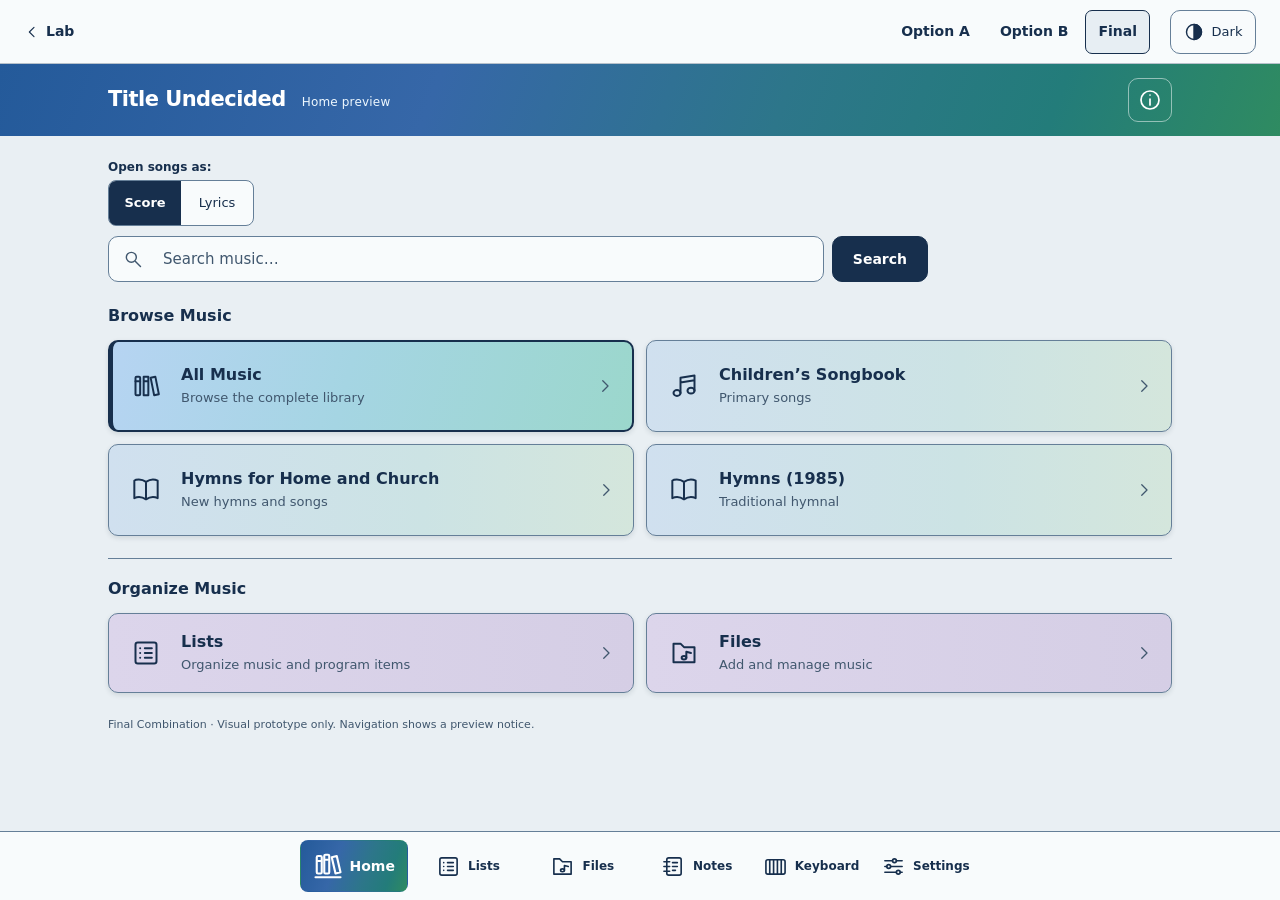
==== final-combination.html @ 79cead37 "Add Final Combination Home prototype with aligned gradient layout" ====
<!doctype html><html lang="en"><head><meta charset="utf-8"><meta name="viewport" content="width=device-width, initial-scale=1, viewport-fit=cover"><meta name="robots" content="noindex,nofollow"><meta http-equiv="Content-Security-Policy" content="default-src 'self'; script-src 'self'; style-src 'self'; img-src 'self' data:; connect-src 'none'; worker-src 'none'; object-src 'none'; base-uri 'none'; form-action 'none'; frame-src 'none'"><title>Final Combination · Title Undecided Design Lab</title><link rel="stylesheet" href="styles.css"><link rel="stylesheet" href="hybrid.css"><script src="preview.js" defer></script><link rel="stylesheet" href="gradients.css"><link rel="stylesheet" href="final-combination.css"></head><body class="design-hybrid gradient-study final-combination"><a class="skip-link" href="#main">Skip to content</a><div class="lab-bar"><a class="lab-home" href="index.html"><svg class="icon " viewBox="0 0 24 24" aria-hidden="true" focusable="false"><path d="m9 5 7 7-7 7"/></svg><span>Lab</span></a><nav class="design-nav" aria-label="Gradient comparison"><a href="gradients-a.html">Option A</a><a href="gradients-b.html">Option B</a><a href="final-combination.html" aria-current="page">Final</a></nav><button class="theme-toggle" type="button" aria-label="Switch preview to Dark mode" aria-pressed="false"><svg class="icon " viewBox="0 0 24 24" aria-hidden="true" focusable="false"><circle cx="12" cy="12" r="9"/><path d="M12 3v18a9 9 0 0 0 0-18" fill="currentColor"/></svg><span>Dark</span></button></div><header class="app-header"><div class="header-inner"><div class="header-identity"><span class="app-name">Title Undecided</span><span class="preview-tag">Home preview</span></div><button class="info-button" data-preview="Information and help" aria-label="Information and help"><svg class="icon " viewBox="0 0 24 24" aria-hidden="true" focusable="false"><circle cx="12" cy="12" r="9"/><path d="M12 11v6M12 7h.01"/></svg></button></div></header><main id="main"><div class="hybrid-tools"><fieldset class="opening-choice"><legend>Open songs as:</legend><div><label><input type="radio" name="song-view" value="score" checked><span>Score</span></label><label><input type="radio" name="song-view" value="lyrics"><span>Lyrics</span></label></div><small>Preview selection only · not saved</small></fieldset></div><div class="intro"><form class="music-search" role="search"><label class="sr-only" for="search">Search music</label><div><svg class="icon " viewBox="0 0 24 24" aria-hidden="true" focusable="false"><circle cx="10" cy="10" r="6"/><path d="m15 15 6 6"/></svg><input id="search" type="search" placeholder="Search music…" autocomplete="off"></div><button type="submit">Search</button></form></div><div class="workspace-sections"><section class="music-section" aria-labelledby="music-heading"><div class="section-heading"><h2 id="music-heading">Browse Music</h2></div><nav class="music-destinations" aria-label="Music collections"><button type="button" class="destination destination-0" data-preview="All Music"><span class="destination-icon"><svg class="icon " viewBox="0 0 24 24" aria-hidden="true" focusable="false"><rect x="3" y="4" width="4" height="16" rx="1"/><path d="M3 8h4M10 4h4v16h-4zM10 8h4M16 5l4-1 3 15-4 1z"/></svg></span><span class="destination-copy"><strong>All Music</strong><small>Browse the complete library</small></span><svg class="icon destination-arrow" viewBox="0 0 24 24" aria-hidden="true" focusable="false"><path d="m9 5 7 7-7 7"/></svg></button><button type="button" class="destination destination-1" data-preview="Children’s Songbook"><span class="destination-icon"><svg class="icon " viewBox="0 0 24 24" aria-hidden="true" focusable="false"><path d="M9 18V5l12-2v13M9 9l12-2"/><ellipse cx="6" cy="18" rx="3" ry="2.5"/><ellipse cx="18" cy="16" rx="3" ry="2.5"/></svg></span><span class="destination-copy"><strong>Children’s Songbook</strong><small>Primary songs</small></span><svg class="icon destination-arrow" viewBox="0 0 24 24" aria-hidden="true" focusable="false"><path d="m9 5 7 7-7 7"/></svg></button><button type="button" class="destination destination-2" data-preview="Hymns for Home and Church"><span class="destination-icon"><svg class="icon " viewBox="0 0 24 24" aria-hidden="true" focusable="false"><path d="M12 5C8 2 3 3 2 4v15c4-2 7-1 10 1 3-2 6-3 10-1V4c-4-2-7-1-10 1v15"/></svg></span><span class="destination-copy"><strong>Hymns for Home and Church</strong><small>New hymns and songs</small></span><svg class="icon destination-arrow" viewBox="0 0 24 24" aria-hidden="true" focusable="false"><path d="m9 5 7 7-7 7"/></svg></button><button type="button" class="destination destination-3" data-preview="Hymns (1985)"><span class="destination-icon"><svg class="icon " viewBox="0 0 24 24" aria-hidden="true" focusable="false"><path d="M12 5C8 2 3 3 2 4v15c4-2 7-1 10 1 3-2 6-3 10-1V4c-4-2-7-1-10 1v15"/></svg></span><span class="destination-copy"><strong>Hymns (1985)</strong><small>Traditional hymnal</small></span><svg class="icon destination-arrow" viewBox="0 0 24 24" aria-hidden="true" focusable="false"><path d="m9 5 7 7-7 7"/></svg></button></nav></section><section class="personal-section" aria-labelledby="personal-heading"><div class="section-heading"><h2 id="personal-heading">Organize Music</h2></div><nav class="personal-destinations" aria-label="Personal organization"><button type="button" class="destination destination-4" data-preview="Lists"><span class="destination-icon"><svg class="icon " viewBox="0 0 24 24" aria-hidden="true" focusable="false"><rect x="3" y="3" width="18" height="18" rx="2"/><path d="M7 8h.01M11 8h6M7 12h.01M11 12h6M7 16h.01M11 16h6"/></svg></span><span class="destination-copy"><strong>Lists</strong><small>Organize music and program items</small></span><svg class="icon destination-arrow" viewBox="0 0 24 24" aria-hidden="true" focusable="false"><path d="m9 5 7 7-7 7"/></svg></button><button type="button" class="destination destination-5" data-preview="Files"><span class="destination-icon"><svg class="icon " viewBox="0 0 24 24" aria-hidden="true" focusable="false"><path d="M3 7V4h6l3 3h9v13H3z"/><path d="M14 16v-5l4 1"/><ellipse cx="12" cy="16" rx="2" ry="1.5"/></svg></span><span class="destination-copy"><strong>Files</strong><small>Add and manage music</small></span><svg class="icon destination-arrow" viewBox="0 0 24 24" aria-hidden="true" focusable="false"><path d="m9 5 7 7-7 7"/></svg></button></nav></section></div><p class="prototype-note">Final Combination · Visual prototype only. Navigation shows a preview notice.</p></main><footer class="app-footer"><nav aria-label="Home navigation"><button type="button" data-preview="Home" aria-current="page"><svg class="icon original-home-icon" width="24" height="24" viewBox="0 0 24 24" fill="none" stroke="currentColor" stroke-width="1.7" stroke-linecap="round" stroke-linejoin="round" aria-hidden="true" focusable="false"><rect x="3" y="4" width="4" height="14" rx="1"/><rect x="9" y="3" width="4" height="15" rx="1"/><path d="m15 5 4-1 3 13-4 1Z M2 21h20 M4 8h2 M10 7h2"/></svg><span>Home</span></button><button type="button" data-preview="Lists" ><svg class="icon " viewBox="0 0 24 24" aria-hidden="true" focusable="false"><rect x="3" y="3" width="18" height="18" rx="2"/><path d="M7 8h.01M11 8h6M7 12h.01M11 12h6M7 16h.01M11 16h6"/></svg><span>Lists</span></button><button type="button" data-preview="Files" ><svg class="icon " viewBox="0 0 24 24" aria-hidden="true" focusable="false"><path d="M3 7V4h6l3 3h9v13H3z"/><path d="M14 16v-5l4 1"/><ellipse cx="12" cy="16" rx="2" ry="1.5"/></svg><span>Files</span></button><button type="button" data-preview="Notes" ><svg class="icon " viewBox="0 0 24 24" aria-hidden="true" focusable="false"><rect x="5" y="3" width="15" height="18" rx="2"/><path d="M2 7h6M2 12h6M2 17h6M11 8h5M11 12h5M11 16h3"/></svg><span>Notes</span></button><button type="button" data-preview="Keyboard" ><svg class="icon " viewBox="0 0 24 24" aria-hidden="true" focusable="false"><rect x="2" y="5" width="20" height="15" rx="2"/><path d="M6 5v15M10 5v15M14 5v15M18 5v15M6 5v8M14 5v8"/></svg><span>Keyboard</span></button><button type="button" data-preview="Settings" ><svg class="icon " viewBox="0 0 24 24" aria-hidden="true" focusable="false"><path d="M3 6h8M15 6h6M3 12h2M9 12h12M3 18h12M19 18h2"/><circle cx="13" cy="6" r="2"/><circle cx="7" cy="12" r="2"/><circle cx="17" cy="18" r="2"/></svg><span>Settings</span></button></nav></footer><dialog id="preview-dialog" aria-labelledby="preview-title"><div class="dialog-kicker">DESIGN LAB · PROTOTYPE ONLY</div><h2 id="preview-title"></h2><p id="preview-message">This is a Home-screen preview. No music or personal workspace opens, and no data is read or changed.</p><button type="button" id="close-preview" autofocus>Close preview notice</button></dialog></body></html>
---- styles.css ----
:root{color-scheme:light;--bg:#f3f5f6;--surface:#fff;--ink:#1e3444;--muted:#526572;--line:#b7c4cd;--soft-line:#d9e1e6;--accent:#166a70;--accent-soft:#edf5f5;--hover:#f0f6f8;--focus:#b45a05;--shadow:0 3px 10px #17374a0b;--radius:10px;--footer-height:76px}
:root[data-theme=dark]{color-scheme:dark;--bg:#141f29;--surface:#1e2c38;--ink:#edf3f7;--muted:#b2c1ce;--line:#637787;--soft-line:#3c505f;--accent:#88d6d1;--accent-soft:#273e47;--hover:#2b4050;--focus:#ffc16e;--shadow:0 3px 12px #0002}
*{box-sizing:border-box}body{margin:0;background:var(--bg);color:var(--ink);font:16px/1.5 system-ui,-apple-system,BlinkMacSystemFont,"Segoe UI",sans-serif}button,input,a{font:inherit}a{color:inherit}button{cursor:pointer;color:inherit}button,a,input{-webkit-tap-highlight-color:transparent}button,input{min-height:44px}button{border:1px solid var(--line);background:var(--surface);border-radius:var(--radius)}button:disabled{cursor:default}button:hover{background:var(--hover)}button:active{box-shadow:inset 0 2px 4px #0002;background:var(--accent-soft)}:focus-visible{outline:3px solid var(--focus);outline-offset:3px}.icon{width:24px;height:24px;flex:none;fill:none;stroke:currentColor;stroke-width:1.7;stroke-linecap:round;stroke-linejoin:round}h1,h2,p{margin:0}h1{font-size:30px;line-height:1.2;letter-spacing:-.035em;font-weight:650}h2{font-size:16px;font-weight:650}small{font-size:13px}button,a{touch-action:manipulation}.sr-only{position:absolute;width:1px;height:1px;overflow:hidden;clip-path:inset(50%)}.skip-link{position:fixed;z-index:20;top:8px;left:8px;padding:12px;background:var(--surface);transform:translateY(-160%)}.skip-link:focus{transform:none}.lab-bar{min-height:64px;display:flex;align-items:center;gap:20px;padding:8px max(24px,env(safe-area-inset-right)) 8px max(24px,env(safe-area-inset-left));border-bottom:1px solid var(--soft-line);background:var(--surface)}.lab-home{display:flex;align-items:center;gap:6px;text-decoration:none;min-height:44px;font-size:14px;font-weight:600}.lab-home .icon{width:16px;transform:rotate(180deg)}.design-nav{display:flex;gap:4px;margin-left:auto}.design-nav a{display:grid;place-items:center;width:44px;height:44px;text-decoration:none;border:1px solid transparent;border-radius:7px;font-size:14px;font-weight:650}.design-nav a:hover{background:var(--hover)}.design-nav a[aria-current]{background:var(--accent-soft);border-color:var(--accent);color:var(--accent)}.theme-toggle{display:flex;align-items:center;justify-content:center;gap:8px;padding:0 12px;font-size:13px;min-width:86px}.theme-toggle .icon{width:20px;height:20px}.app-header{display:flex;align-items:center;justify-content:space-between;gap:16px;padding:12px max(32px,env(safe-area-inset-right)) 12px max(32px,env(safe-area-inset-left));background:linear-gradient(105deg,#255c95,#217465);color:#fff}.app-header>div{display:flex;align-items:baseline;gap:16px;min-width:0}.app-name{font-size:21px;font-weight:650;letter-spacing:-.025em}.preview-tag{font-size:12px;letter-spacing:.015em;color:#eef8ff}.info-button{display:grid;place-items:center;width:44px;min-width:44px;color:#fff;border-color:#ffffff80;background:transparent}.info-button:hover{background:#ffffff20}.info-button:focus-visible{outline-color:#ffdb91}main{max-width:1120px;margin:auto;padding:36px 28px calc(var(--footer-height) + env(safe-area-inset-bottom) + 32px)}.intro{margin-bottom:30px}.intro>div>p:last-child{color:var(--muted);font-size:14px;margin-top:10px}.eyebrow{font-size:11px;font-weight:700;text-transform:uppercase;letter-spacing:.12em;color:var(--accent);margin-bottom:10px}.music-search{display:flex;gap:8px;margin-top:24px}.music-search>div{display:flex;align-items:center;gap:12px;flex:1;min-width:0;background:var(--surface);border:1px solid var(--line);border-radius:var(--radius);padding-left:14px}.music-search .icon{width:20px;height:20px;color:var(--muted)}.music-search input{width:100%;min-width:0;background:transparent;color:var(--ink);border:0;padding:10px 8px;font-size:15px;border-radius:var(--radius)}.music-search input::placeholder{color:var(--muted);opacity:1}.music-search>button{background:#1b626c;color:white;border-color:#1b626c;padding:0 20px;font-size:14px;font-weight:600}.music-search>button:hover{background:#154b53}.section-heading{display:flex;align-items:center;justify-content:space-between;gap:12px;margin:0 0 12px}.section-heading>span{font-size:12px;color:var(--muted)}.workspace-sections{display:grid;gap:28px}.destination{width:100%;display:flex;align-items:center;gap:16px;text-align:left;padding:16px 18px;box-shadow:var(--shadow);min-width:0}.destination:hover{border-color:var(--accent);background:var(--hover)}.destination:active{border-color:var(--accent);background:var(--accent-soft)}.destination-icon{display:grid;place-items:center;flex:none;width:38px;height:38px;color:var(--accent)}.destination-icon .icon{width:28px;height:28px}.destination-copy{display:flex;flex-direction:column;gap:3px;min-width:0;flex:1}.destination-copy strong{font-size:16px;line-height:1.3;font-weight:650}.destination-copy small{color:var(--muted);line-height:1.4}.destination-arrow{width:18px;height:18px;color:var(--muted);margin-left:auto}.music-destinations,.personal-destinations{display:grid;gap:10px}.opening-choice{border:0;padding:0;margin:22px 0 0}.opening-choice legend{font-size:12px;font-weight:600;margin-bottom:8px;padding:0}.opening-choice>div{display:inline-flex;border:1px solid var(--line);border-radius:8px;overflow:hidden;background:var(--surface)}.opening-choice label{position:relative;display:block;cursor:pointer}.opening-choice input{position:absolute;opacity:0;width:100%;height:100%;margin:0;cursor:pointer}.opening-choice span{display:grid;place-items:center;min-width:72px;min-height:44px;font-size:13px}.opening-choice input:checked+span{background:var(--accent-soft);color:var(--accent);box-shadow:inset 0 -3px var(--accent);font-weight:650}.opening-choice input:focus-visible+span{outline:3px solid var(--focus);outline-offset:-3px}.opening-choice small{display:block;margin-top:7px;font-size:11px;color:var(--muted)}.prototype-note{font-size:11px;color:var(--muted);margin-top:24px}.app-footer{position:fixed;z-index:5;bottom:0;left:0;right:0;background:var(--surface);border-top:1px solid var(--line);padding:8px max(16px,env(safe-area-inset-right)) max(8px,env(safe-area-inset-bottom)) max(16px,env(safe-area-inset-left))}.app-footer nav{max-width:680px;margin:auto;display:grid;grid-template-columns:repeat(6,minmax(0,1fr));gap:6px}.app-footer button{display:flex;align-items:center;justify-content:center;gap:8px;border-color:transparent;background:transparent;min-width:44px;min-height:52px;padding:4px 8px;font-size:12px;font-weight:550}.app-footer .icon{width:23px;height:23px}.app-footer button:hover{background:var(--hover);border-color:var(--line)}.app-footer button[aria-current]{background:#1b626c;color:#fff}.app-footer button:active{background:var(--accent-soft);color:var(--accent)}dialog{max-width:440px;width:calc(100% - 32px);border:1px solid var(--line);border-radius:12px;background:var(--surface);color:var(--ink);padding:26px;box-shadow:0 16px 80px #0005}dialog::backdrop{background:#08182699}.dialog-kicker{font-size:10px;font-weight:700;letter-spacing:.1em;color:var(--accent);margin-bottom:10px}dialog h2{font-size:23px;line-height:1.25}dialog p{color:var(--muted);font-size:14px;margin:14px 0 22px}dialog button{padding:8px 16px;font-size:14px}
/* A: a familiar vertical sequence of substantial, clearly bordered buttons. */
.design-a main{max-width:800px}.design-a .destination{border-color:var(--line);border-width:1.5px;min-height:78px}.design-a .destination:hover{border-color:var(--accent)}.design-a .destination-0{border-left:4px solid var(--accent)}.design-a .personal-section{border-top:1px solid var(--soft-line);padding-top:24px}.design-a .personal-destinations{gap:10px}
/* B: a compact dashboard with equally legible two-column collection cards. */
.design-b main{max-width:1180px}.design-b .intro{display:grid;grid-template-columns:1fr minmax(280px,410px);align-items:end;gap:28px}.design-b .intro h1{font-size:28px;max-width:420px}.design-b .music-search{margin:0}.design-b .music-destinations{grid-template-columns:1fr 1fr;gap:14px}.design-b .music-destinations .destination{display:grid;grid-template-columns:1fr auto;gap:14px;min-height:150px;padding:20px 22px;border-radius:12px}.design-b .music-destinations .destination-icon{width:36px;height:36px;grid-column:1;grid-row:1}.design-b .music-destinations .destination-arrow{grid-column:2;grid-row:1}.design-b .music-destinations .destination-copy{grid-column:1 / -1;grid-row:2}.design-b .music-destinations strong{font-size:18px}.design-b .destination-0{border:2px solid var(--accent);padding:19px 21px!important}.design-b .personal-destinations{grid-template-columns:1fr 1fr;gap:14px}.design-b .personal-destinations .destination{min-height:88px}.design-b .opening-choice{display:flex;align-items:center;gap:12px;flex-wrap:wrap}.design-b .opening-choice legend{float:left;margin:0;padding-top:14px}.design-b .opening-choice small{margin:0}.design-b .prototype-note{margin-top:18px}
/* C: an index-like music table and a separate organization rail. */
.design-c main{max-width:1140px}.design-c .intro{border-bottom:1px solid var(--line);padding-bottom:26px}.design-c .intro h1{font-size:32px;font-weight:600}.design-c .music-search{max-width:660px;margin-top:20px}.design-c .workspace-sections{grid-template-columns:minmax(0,1.65fr) minmax(260px,1fr);gap:36px}.design-c .section-heading>span{display:none}.design-c .music-destinations{gap:0;border-top:2px solid var(--accent)}.design-c .music-destinations .destination{border:0;border-bottom:1px solid var(--line);border-radius:0;box-shadow:none;padding:20px 12px;min-height:94px;background:transparent}.design-c .music-destinations .destination:hover{background:var(--hover)}.design-c .destination-copy strong{font-weight:600}.design-c .destination-icon{color:var(--muted);width:30px}.design-c .destination-icon .icon{width:25px;height:25px}.design-c .personal-section{border-left:1px solid var(--line);padding-left:28px}.design-c .personal-destinations{gap:12px}.design-c .personal-destinations .destination{padding:14px 12px;gap:10px;box-shadow:none}.design-c .personal-destinations .destination-icon{display:none}.design-c .opening-choice{margin-top:28px}.design-c .prototype-note{padding-top:24px;border-top:1px solid var(--soft-line);margin-top:34px}
/* Independent comparison landing. */
.landing-header{max-width:1180px;margin:auto;padding:64px 28px 32px}.landing-header h1{font-size:44px;max-width:620px;letter-spacing:-.045em}.landing-header>p:last-child{color:var(--muted);margin-top:18px;font-size:17px}.landing main{max-width:1180px;padding-top:12px;padding-bottom:60px}.options{display:grid;grid-template-columns:repeat(3,minmax(0,1fr));gap:20px}.option-card{display:block;border:1px solid var(--line);border-radius:12px;overflow:hidden;text-decoration:none;background:var(--surface);box-shadow:var(--shadow)}.option-card:hover{border-color:var(--accent);box-shadow:0 6px 18px #17374a15}.option-card:active{background:var(--hover)}.option-copy{padding:24px}.option-letter{display:grid;place-items:center;width:30px;height:30px;border-radius:6px;background:var(--accent-soft);color:var(--accent);font-size:13px;font-weight:700;margin-bottom:12px}.option-copy h2{font-size:20px;line-height:1.25}.option-copy p{margin:12px 0 22px;font-size:14px;color:var(--muted)}.open-design{display:flex;align-items:center;justify-content:space-between;font-size:14px;color:var(--accent);font-weight:650}.open-design .icon{width:18px;height:18px}.mini{height:210px;background:var(--bg);padding:22px 26px;border-bottom:1px solid var(--soft-line)}.mini-header{height:19px;background:linear-gradient(105deg,#255c95,#217465);border-radius:3px;margin-bottom:12px}.mini-search{height:16px;border:1px solid var(--line);background:var(--surface);margin-bottom:14px;width:80%;border-radius:3px}.mini-content{display:grid;gap:7px}.mini-row{height:22px;border:1px solid var(--line);border-radius:4px;background:var(--surface)}.mini-b .mini-content{grid-template-columns:1fr 1fr}.mini-card{height:47px;background:var(--surface);border:1px solid var(--line);border-radius:5px}.mini-card:first-child{border:2px solid var(--accent)}.mini-c .mini-content{grid-template-columns:1.6fr 1fr;gap:12px}.mini-lines i{display:block;height:25px;border-bottom:1px solid var(--line)}.mini-aside{height:76px;border:1px solid var(--line);background:var(--surface)}.lab-boundary{max-width:720px;margin-top:36px;border-left:3px solid var(--accent);padding:2px 0 2px 20px}.lab-boundary h2{font-size:15px}.lab-boundary p{color:var(--muted);font-size:13px;margin-top:6px}
@media(max-width:900px){.design-b .intro{grid-template-columns:1fr}.design-b .music-search{max-width:none}.design-c .workspace-sections{grid-template-columns:minmax(0,1.4fr) minmax(220px,1fr);gap:24px}.design-c .personal-section{padding-left:20px}.options{gap:12px}.option-copy{padding:18px}.mini{padding:20px 18px}.app-footer button{flex-direction:column;gap:2px}}
@media(max-width:600px){h1{font-size:25px}.lab-bar{padding:6px max(12px,env(safe-area-inset-right)) 6px max(12px,env(safe-area-inset-left));gap:6px;min-height:58px}.lab-home{font-size:12px;gap:3px}.lab-home .icon{display:none}.design-nav{gap:0}.theme-toggle{min-width:44px;width:44px;padding:0}.theme-toggle>span{display:none}.app-header{padding:10px max(16px,env(safe-area-inset-right)) 10px max(16px,env(safe-area-inset-left));gap:8px}.app-name{font-size:20px}.preview-tag{display:none}main{padding:26px 16px calc(var(--footer-height) + env(safe-area-inset-bottom) + 24px)}.intro{margin-bottom:26px}.intro>div>p:last-child{font-size:13px}.music-search{margin-top:18px;gap:6px}.music-search>div{padding-left:10px;gap:6px}.music-search>button{padding:0 12px}.music-search input{font-size:16px;padding-right:4px}.section-heading>span{display:none}.destination{padding:14px 12px;gap:10px}.destination-copy strong{font-size:15px}.destination-copy small{font-size:12px}.destination-icon{width:30px;height:30px}.destination-icon .icon{width:25px;height:25px}.destination-arrow{width:15px;height:15px}.workspace-sections{gap:24px}.opening-choice small{font-size:11px}.app-footer{padding:6px max(6px,env(safe-area-inset-right)) max(6px,env(safe-area-inset-bottom)) max(6px,env(safe-area-inset-left))}.app-footer nav{gap:2px}.app-footer button{padding:4px 0;gap:3px;font-size:10px;font-weight:600;min-height:52px}.app-footer .icon{width:22px;height:22px}.design-a .destination{min-height:76px}.design-b .intro{gap:18px}.design-b .intro h1{font-size:25px;max-width:260px}.design-b .music-destinations,.design-b .personal-destinations{grid-template-columns:1fr;gap:10px}.design-b .music-destinations .destination{display:flex;gap:10px;padding:16px 12px;min-height:88px}.design-b .music-destinations .destination-icon{width:30px;height:30px}.design-b .music-destinations .destination-copy{order:0}.design-b .music-destinations strong{font-size:16px}.design-b .destination-0{padding:15px 11px!important}.design-b .personal-destinations .destination{min-height:76px}.design-b .opening-choice{display:block}.design-b .opening-choice legend{float:none;padding:0;margin-bottom:8px}.design-b .opening-choice small{margin-top:7px}.design-c .intro h1{font-size:28px}.design-c .workspace-sections{grid-template-columns:1fr}.design-c .personal-section{border-left:0;border-top:1px solid var(--line);padding:24px 0 0}.design-c .music-destinations .destination{min-height:88px;padding:18px 4px}.design-c .personal-destinations .destination{padding:14px}.design-c .personal-destinations .destination-icon{display:grid}.design-c .opening-choice{margin-top:22px}.landing-header{padding:36px 20px 24px}.landing-header h1{font-size:34px}.landing-header>p:last-child{font-size:15px}.landing main{padding:0 20px 40px}.options{grid-template-columns:1fr;gap:22px}.option-copy{padding:22px}.mini{height:210px;padding:22px 34px}.lab-boundary{margin-top:28px}}
@media(prefers-reduced-motion:reduce){*{scroll-behavior:auto}}
---- hybrid.css ----
/* Round 2 styles are loaded only by Hybrid and the comparison page. */
/* Color study: neutral surfaces, blue outlines, no pastel card fills. */
.design-hybrid{--bg:#e9edf0;--surface:#fff;--ink:#20354c;--muted:#526172;--line:#607e9f;--soft-line:#b7c1cb;--accent:#245da5;--accent-soft:#fff;--hover:#f2f3f4;--primary:#245da5;--header-end:#326fac;--focus:#995100;--selected:#245da5}
.design-hybrid[data-palette=navy]{--bg:#e5e8ec;--surface:#fff;--ink:#172f4d;--muted:#505f70;--line:#526c89;--soft-line:#aebbc9;--accent:#294e76;--primary:#172f4d;--header-end:#294e76;--selected:#172f4d}
[data-theme=dark] .design-hybrid{--bg:#141d28;--surface:#243346;--ink:#f2f5f9;--muted:#c0ccda;--line:#829ab6;--soft-line:#4e6178;--accent:#a3c7fa;--accent-soft:#243346;--hover:#304158;--primary:#245da5;--header-end:#326fac;--focus:#ffc36f;--selected:#245da5}
[data-theme=dark] .design-hybrid[data-palette=navy]{--bg:#0d1622;--surface:#1a2a3e;--ink:#eef3fa;--muted:#b9c8da;--line:#7189a7;--soft-line:#415873;--accent:#b1c8e8;--accent-soft:#1a2a3e;--hover:#273a52;--primary:#172f4d;--header-end:#294e76;--selected:#294e76}
.design-hybrid .app-header{background:linear-gradient(110deg,var(--primary),var(--header-end))}
.design-hybrid main{max-width:1120px;padding-top:22px}
.hybrid-tools{display:flex;justify-content:space-between;align-items:flex-start;gap:24px;margin-bottom:22px}
.palette-choice{border:0;padding:0;margin:0;display:flex;flex-wrap:wrap;gap:6px}
.palette-choice legend{font-size:12px;color:var(--muted);margin-bottom:6px}
.palette-choice label{position:relative;display:flex;cursor:pointer}
.palette-choice input{position:absolute;opacity:0;width:100%;height:100%;margin:0}
.palette-choice span{display:flex;align-items:center;min-height:44px;padding:8px 12px;border:1px solid var(--line);border-radius:7px;background:var(--surface);font-size:13px}
.palette-choice input:checked+span{background:var(--accent-soft);border:2px solid var(--accent);padding:7px 11px;font-weight:650;color:var(--accent)}
.palette-choice input:focus-visible+span{outline:3px solid var(--focus);outline-offset:3px}
.design-hybrid .opening-choice{margin:0;flex:none;text-align:right}
.design-hybrid .opening-choice legend{width:100%;margin-bottom:6px;font-size:12px}
.design-hybrid .opening-choice small{display:none}
.design-hybrid .intro{display:grid;grid-template-columns:1fr 1fr;align-items:end;gap:28px;margin-bottom:22px}
.design-hybrid .intro h1{font-size:28px}
.design-hybrid .music-search{margin:0}
.design-hybrid .music-search>button{background:var(--primary);border-color:var(--primary)}
.design-hybrid .music-destinations,.design-hybrid .personal-destinations{grid-template-columns:repeat(2,minmax(0,1fr));gap:12px}
.design-hybrid .destination{min-height:100px;border:1.5px solid var(--line);box-shadow:0 2px 5px #172d3920;padding:18px}
.design-hybrid .destination-0{border:2px solid var(--accent);border-left-width:5px;background:var(--accent-soft);padding-left:14px}
.design-hybrid .personal-section{border-top:1px solid var(--line);padding-top:18px}
.design-hybrid .personal-destinations .destination{min-height:80px}
.design-hybrid .workspace-sections{gap:22px}
.design-hybrid .destination:hover{border-color:var(--accent);background:var(--hover)}
.design-hybrid .destination:active{background:var(--accent-soft);box-shadow:inset 0 2px 5px #0002}
.design-hybrid .app-footer button[aria-current]{background:var(--primary);color:white}
.design-hybrid .lab-bar{flex-wrap:wrap}
.design-hybrid .design-nav a:last-child,.landing .design-nav a:last-child{width:auto;padding:0 10px}
.landing .options{grid-template-columns:repeat(2,minmax(0,1fr))}
@media(max-width:700px){.design-hybrid .intro{grid-template-columns:1fr;gap:16px}.design-hybrid .music-destinations,.design-hybrid .personal-destinations{grid-template-columns:1fr}.design-hybrid .destination{min-height:76px;padding:12px 14px}.design-hybrid .destination-0{padding-left:11px}.design-hybrid .personal-destinations .destination{min-height:76px}.hybrid-tools{flex-direction:column;gap:14px}.design-hybrid .opening-choice{align-self:flex-end;order:-1}.design-hybrid .intro h1{font-size:25px}.palette-choice{gap:4px;width:100%}.palette-choice label{flex:1}.palette-choice span{padding:6px;font-size:11px;justify-content:center;white-space:nowrap;width:100%}.palette-choice input:checked+span{padding:5px}.design-hybrid .lab-home{flex:1}.design-hybrid .design-nav{order:3;justify-content:center;width:100%}.design-hybrid main{padding-top:16px}.landing .lab-bar{flex-wrap:wrap}.landing .design-nav{order:3;width:100%;justify-content:center}.landing .options{grid-template-columns:1fr}}
.design-hybrid .opening-choice input,.palette-choice input{inset:0}
@media(max-width:700px){.design-hybrid .lab-bar{padding-left:8px;padding-right:8px;gap:4px;flex-wrap:nowrap}.design-hybrid .lab-home{flex:none;min-width:44px;justify-content:center}.design-hybrid .design-nav{order:0;width:auto;margin-left:auto}.design-hybrid .design-nav a:last-child{padding:0 8px}.design-hybrid .intro .eyebrow{display:none}.design-hybrid .opening-choice legend{float:left;width:auto;padding:12px 10px 0 0;margin:0}.hybrid-tools{gap:10px;margin-bottom:18px}.design-hybrid .intro{gap:14px;margin-bottom:20px}}

.design-hybrid .palette-choice input:checked+span,.design-hybrid .opening-choice input:checked+span{background:var(--selected);color:#fff}
.design-hybrid .destination:active{background:var(--hover)}
---- gradients.css ----
/* Production color reference: MusicTranspose cd3a5a0, styles.css and icon-system.css.
   No production scripts, storage, or runtime dependencies. Shared dimensions for A/B. */
.gradient-study{--bg:#edf1f4;--surface:#f8fbfc;--ink:#20394d;--muted:#465d6b;--accent:#245a9a;--line:#758f9f;--accent-soft:#e7eef3;--hover:#e3ebf0;--primary:#245a9a;--selected:#245a9a;--banner:linear-gradient(110deg,#245A9A 0%,#3667A8 34%,#2D768A 61%,#237C7A 82%,#2F8B61 100%);--home-gradient:linear-gradient(115deg,#32639d,#237d79);--music-gradient:linear-gradient(90deg,#d0e0ef 0%,#cce3e4 60%,#d4e6dc 100%);--organize-gradient:linear-gradient(90deg,#dcd5eb,#d5cee5)}
[data-theme=dark] .gradient-study{--bg:#141f29;--surface:#233440;--ink:#eff5fa;--muted:#c0cfda;--line:#7b939f;--accent:#a7caf1;--accent-soft:#293640;--hover:#304653;--music-gradient:linear-gradient(90deg,#223448 0%,#233b40 60%,#293b36 100%);--organize-gradient:linear-gradient(90deg,#3d374d,#343248)}
.gradient-study .app-header{background:var(--banner)}
.gradient-study .app-footer button[aria-current]{background:var(--home-gradient);color:#fff}
.gradient-study .music-destinations .destination{background:var(--music-gradient)}
.gradient-study .music-destinations .destination-0{background:var(--accent-soft)}
.gradient-study .personal-destinations .destination{background:var(--organize-gradient)}
.gradient-b{--ink:#172f4d;--muted:#455b70;--accent:#172f4d;--line:#657f98;--accent-soft:#d8e3ed;--music-gradient:linear-gradient(110deg,#dde6ee,#d4dfe9);--organize-gradient:linear-gradient(110deg,#dde6ee,#d4dfe9);--primary:#172f4d;--selected:#172f4d}
[data-theme=dark] .gradient-b{--ink:#eef4fc;--muted:#c1d0e2;--accent:#b7cceb;--line:#7892ad;--accent-soft:#263d54;--music-gradient:linear-gradient(110deg,#223449,#293e53);--organize-gradient:linear-gradient(110deg,#223449,#293e53)}
.gradient-study .hybrid-tools{justify-content:flex-end;margin-bottom:16px}
.gradient-study .intro{display:block;margin-bottom:22px}
.gradient-study .music-search{max-width:none}
.gradient-study .destination{min-height:92px;padding-top:16px;padding-bottom:16px}
.gradient-study .personal-destinations .destination{min-height:80px}
.gradient-study .destination:hover{filter:brightness(.97);border-color:var(--accent)}
[data-theme=dark] .gradient-study .destination:hover{filter:brightness(1.12)}
.gradient-study .destination:active{box-shadow:inset 0 2px 5px #0003;filter:brightness(.94)}
.gradient-study .design-nav a{width:auto!important;padding:0 12px!important}
@media(max-width:700px){.gradient-study .hybrid-tools{align-items:flex-end;margin-bottom:14px}.gradient-study .destination,.gradient-study .personal-destinations .destination{min-height:76px;padding-top:12px;padding-bottom:12px}.gradient-study .intro{margin-bottom:20px}.gradient-study .design-nav a{padding:0 10px!important}}
.gradient-study .app-footer button[aria-current]{flex-direction:row;gap:6px}
@media(max-width:900px){.gradient-study .app-footer nav{grid-template-columns:74px repeat(5,minmax(44px,1fr))}.gradient-study .app-footer button[aria-current] .icon{width:30px;height:30px}}
/* library-nav uses the production app-header-background, not --nav-active. */
.gradient-study{--home-gradient:var(--banner)}
.gradient-study .app-footer button[aria-current]{font-size:14px;border-radius:8px}
.gradient-study .app-footer button[aria-current] .icon{width:30px;height:30px}
@media(max-width:600px){.gradient-study .app-footer nav{grid-template-columns:repeat(6,minmax(44px,1fr))}.gradient-study .app-footer button[aria-current] span{display:none}}
@media(min-width:601px) and (max-width:900px){.gradient-study .app-footer nav{grid-template-columns:96px repeat(5,minmax(44px,1fr))}}
---- final-combination.css ----
/* Isolated third comparison. Earlier prototypes and production remain unchanged. */
.final-combination{--bg:#e9eff3;--ink:#172f4d;--muted:#40576e;--accent:#172f4d;--line:#657f98;--primary:#172f4d;--selected:#172f4d}
[data-theme=dark] .final-combination{--bg:#141f29;--ink:#eef4fc;--muted:#c1d0e2;--accent:#b7cceb;--line:#7892ad;--primary:#172f4d;--selected:#172f4d}
.final-combination .app-header{padding:14px 0}
.final-combination .app-header .header-inner{width:100%;max-width:1120px;margin-inline:auto;padding-inline:max(28px,env(safe-area-inset-left)) max(28px,env(safe-area-inset-right));display:flex;align-items:center;justify-content:space-between;gap:16px}
.final-combination .header-identity{display:flex;align-items:baseline;gap:16px;min-width:0}
.final-combination .hybrid-tools{justify-content:flex-start;align-items:flex-start;margin-bottom:10px}
.final-combination .opening-choice{align-self:flex-start;text-align:left}
.final-combination .opening-choice legend{float:none;width:auto;padding:0;margin:0 0 4px}
.final-combination .music-search{max-width:820px}
.final-combination .music-destinations .destination-0{background:linear-gradient(105deg,#b6d4f2 0%,#a5d5e3 45%,#9bd7cc 100%);border-left:5px solid #172f4d}
[data-theme=dark] .final-combination .music-destinations .destination-0{background:linear-gradient(105deg,#213e61 0%,#244b5a 45%,#23534b 100%);border-left-color:#b7cceb}
@media(max-width:700px){.final-combination .design-nav a{padding-inline:8px!important}.final-combination .hybrid-tools{flex-direction:row;margin-bottom:10px}}
@media(max-width:600px){.final-combination .app-header{padding:10px 0}.final-combination .app-header .header-inner{padding-inline:max(16px,env(safe-area-inset-left)) max(16px,env(safe-area-inset-right));gap:8px}}
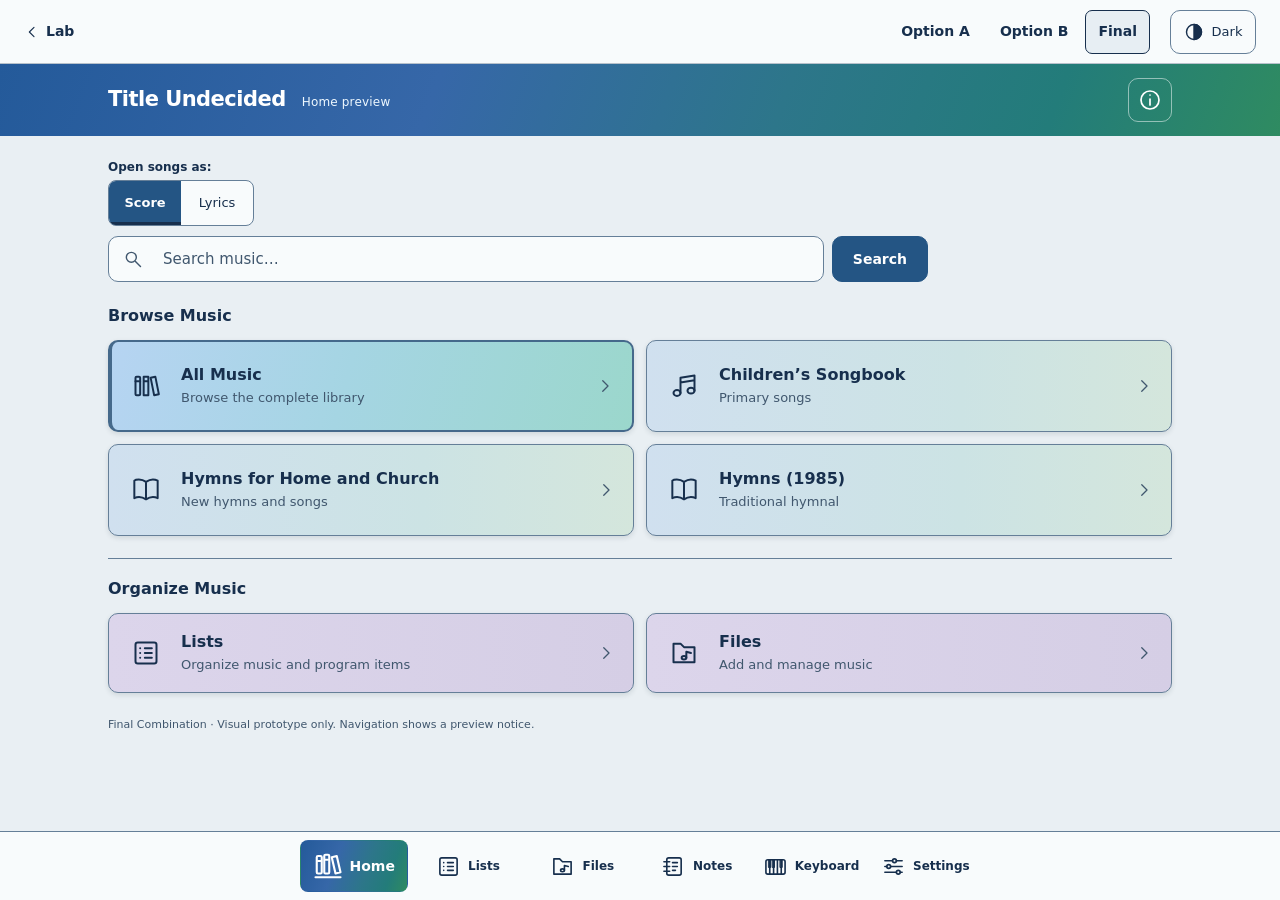
==== commit 3a3ebe7b: "Polish Final Combination piano icon and desktop blue controls" ====
--- a/final-combination.html
+++ b/final-combination.html
@@ -1 +1 @@
-<!doctype html><html lang="en"><head><meta charset="utf-8"><meta name="viewport" content="width=device-width, initial-scale=1, viewport-fit=cover"><meta name="robots" content="noindex,nofollow"><meta http-equiv="Content-Security-Policy" content="default-src 'self'; script-src 'self'; style-src 'self'; img-src 'self' data:; connect-src 'none'; worker-src 'none'; object-src 'none'; base-uri 'none'; form-action 'none'; frame-src 'none'"><title>Final Combination · Title Undecided Design Lab</title><link rel="stylesheet" href="styles.css"><link rel="stylesheet" href="hybrid.css"><script src="preview.js" defer></script><link rel="stylesheet" href="gradients.css"><link rel="stylesheet" href="final-combination.css"></head><body class="design-hybrid gradient-study final-combination"><a class="skip-link" href="#main">Skip to content</a><div class="lab-bar"><a class="lab-home" href="index.html"><svg class="icon " viewBox="0 0 24 24" aria-hidden="true" focusable="false"><path d="m9 5 7 7-7 7"/></svg><span>Lab</span></a><nav class="design-nav" aria-label="Gradient comparison"><a href="gradients-a.html">Option A</a><a href="gradients-b.html">Option B</a><a href="final-combination.html" aria-current="page">Final</a></nav><button class="theme-toggle" type="button" aria-label="Switch preview to Dark mode" aria-pressed="false"><svg class="icon " viewBox="0 0 24 24" aria-hidden="true" focusable="false"><circle cx="12" cy="12" r="9"/><path d="M12 3v18a9 9 0 0 0 0-18" fill="currentColor"/></svg><span>Dark</span></button></div><header class="app-header"><div class="header-inner"><div class="header-identity"><span class="app-name">Title Undecided</span><span class="preview-tag">Home preview</span></div><button class="info-button" data-preview="Information and help" aria-label="Information and help"><svg class="icon " viewBox="0 0 24 24" aria-hidden="true" focusable="false"><circle cx="12" cy="12" r="9"/><path d="M12 11v6M12 7h.01"/></svg></button></div></header><main id="main"><div class="hybrid-tools"><fieldset class="opening-choice"><legend>Open songs as:</legend><div><label><input type="radio" name="song-view" value="score" checked><span>Score</span></label><label><input type="radio" name="song-view" value="lyrics"><span>Lyrics</span></label></div><small>Preview selection only · not saved</small></fieldset></div><div class="intro"><form class="music-search" role="search"><label class="sr-only" for="search">Search music</label><div><svg class="icon " viewBox="0 0 24 24" aria-hidden="true" focusable="false"><circle cx="10" cy="10" r="6"/><path d="m15 15 6 6"/></svg><input id="search" type="search" placeholder="Search music…" autocomplete="off"></div><button type="submit">Search</button></form></div><div class="workspace-sections"><section class="music-section" aria-labelledby="music-heading"><div class="section-heading"><h2 id="music-heading">Browse Music</h2></div><nav class="music-destinations" aria-label="Music collections"><button type="button" class="destination destination-0" data-preview="All Music"><span class="destination-icon"><svg class="icon " viewBox="0 0 24 24" aria-hidden="true" focusable="false"><rect x="3" y="4" width="4" height="16" rx="1"/><path d="M3 8h4M10 4h4v16h-4zM10 8h4M16 5l4-1 3 15-4 1z"/></svg></span><span class="destination-copy"><strong>All Music</strong><small>Browse the complete library</small></span><svg class="icon destination-arrow" viewBox="0 0 24 24" aria-hidden="true" focusable="false"><path d="m9 5 7 7-7 7"/></svg></button><button type="button" class="destination destination-1" data-preview="Children’s Songbook"><span class="destination-icon"><svg class="icon " viewBox="0 0 24 24" aria-hidden="true" focusable="false"><path d="M9 18V5l12-2v13M9 9l12-2"/><ellipse cx="6" cy="18" rx="3" ry="2.5"/><ellipse cx="18" cy="16" rx="3" ry="2.5"/></svg></span><span class="destination-copy"><strong>Children’s Songbook</strong><small>Primary songs</small></span><svg class="icon destination-arrow" viewBox="0 0 24 24" aria-hidden="true" focusable="false"><path d="m9 5 7 7-7 7"/></svg></button><button type="button" class="destination destination-2" data-preview="Hymns for Home and Church"><span class="destination-icon"><svg class="icon " viewBox="0 0 24 24" aria-hidden="true" focusable="false"><path d="M12 5C8 2 3 3 2 4v15c4-2 7-1 10 1 3-2 6-3 10-1V4c-4-2-7-1-10 1v15"/></svg></span><span class="destination-copy"><strong>Hymns for Home and Church</strong><small>New hymns and songs</small></span><svg class="icon destination-arrow" viewBox="0 0 24 24" aria-hidden="true" focusable="false"><path d="m9 5 7 7-7 7"/></svg></button><button type="button" class="destination destination-3" data-preview="Hymns (1985)"><span class="destination-icon"><svg class="icon " viewBox="0 0 24 24" aria-hidden="true" focusable="false"><path d="M12 5C8 2 3 3 2 4v15c4-2 7-1 10 1 3-2 6-3 10-1V4c-4-2-7-1-10 1v15"/></svg></span><span class="destination-copy"><strong>Hymns (1985)</strong><small>Traditional hymnal</small></span><svg class="icon destination-arrow" viewBox="0 0 24 24" aria-hidden="true" focusable="false"><path d="m9 5 7 7-7 7"/></svg></button></nav></section><section class="personal-section" aria-labelledby="personal-heading"><div class="section-heading"><h2 id="personal-heading">Organize Music</h2></div><nav class="personal-destinations" aria-label="Personal organization"><button type="button" class="destination destination-4" data-preview="Lists"><span class="destination-icon"><svg class="icon " viewBox="0 0 24 24" aria-hidden="true" focusable="false"><rect x="3" y="3" width="18" height="18" rx="2"/><path d="M7 8h.01M11 8h6M7 12h.01M11 12h6M7 16h.01M11 16h6"/></svg></span><span class="destination-copy"><strong>Lists</strong><small>Organize music and program items</small></span><svg class="icon destination-arrow" viewBox="0 0 24 24" aria-hidden="true" focusable="false"><path d="m9 5 7 7-7 7"/></svg></button><button type="button" class="destination destination-5" data-preview="Files"><span class="destination-icon"><svg class="icon " viewBox="0 0 24 24" aria-hidden="true" focusable="false"><path d="M3 7V4h6l3 3h9v13H3z"/><path d="M14 16v-5l4 1"/><ellipse cx="12" cy="16" rx="2" ry="1.5"/></svg></span><span class="destination-copy"><strong>Files</strong><small>Add and manage music</small></span><svg class="icon destination-arrow" viewBox="0 0 24 24" aria-hidden="true" focusable="false"><path d="m9 5 7 7-7 7"/></svg></button></nav></section></div><p class="prototype-note">Final Combination · Visual prototype only. Navigation shows a preview notice.</p></main><footer class="app-footer"><nav aria-label="Home navigation"><button type="button" data-preview="Home" aria-current="page"><svg class="icon original-home-icon" width="24" height="24" viewBox="0 0 24 24" fill="none" stroke="currentColor" stroke-width="1.7" stroke-linecap="round" stroke-linejoin="round" aria-hidden="true" focusable="false"><rect x="3" y="4" width="4" height="14" rx="1"/><rect x="9" y="3" width="4" height="15" rx="1"/><path d="m15 5 4-1 3 13-4 1Z M2 21h20 M4 8h2 M10 7h2"/></svg><span>Home</span></button><button type="button" data-preview="Lists" ><svg class="icon " viewBox="0 0 24 24" aria-hidden="true" focusable="false"><rect x="3" y="3" width="18" height="18" rx="2"/><path d="M7 8h.01M11 8h6M7 12h.01M11 12h6M7 16h.01M11 16h6"/></svg><span>Lists</span></button><button type="button" data-preview="Files" ><svg class="icon " viewBox="0 0 24 24" aria-hidden="true" focusable="false"><path d="M3 7V4h6l3 3h9v13H3z"/><path d="M14 16v-5l4 1"/><ellipse cx="12" cy="16" rx="2" ry="1.5"/></svg><span>Files</span></button><button type="button" data-preview="Notes" ><svg class="icon " viewBox="0 0 24 24" aria-hidden="true" focusable="false"><rect x="5" y="3" width="15" height="18" rx="2"/><path d="M2 7h6M2 12h6M2 17h6M11 8h5M11 12h5M11 16h3"/></svg><span>Notes</span></button><button type="button" data-preview="Keyboard" ><svg class="icon " viewBox="0 0 24 24" aria-hidden="true" focusable="false"><rect x="2" y="5" width="20" height="15" rx="2"/><path d="M6 5v15M10 5v15M14 5v15M18 5v15M6 5v8M14 5v8"/></svg><span>Keyboard</span></button><button type="button" data-preview="Settings" ><svg class="icon " viewBox="0 0 24 24" aria-hidden="true" focusable="false"><path d="M3 6h8M15 6h6M3 12h2M9 12h12M3 18h12M19 18h2"/><circle cx="13" cy="6" r="2"/><circle cx="7" cy="12" r="2"/><circle cx="17" cy="18" r="2"/></svg><span>Settings</span></button></nav></footer><dialog id="preview-dialog" aria-labelledby="preview-title"><div class="dialog-kicker">DESIGN LAB · PROTOTYPE ONLY</div><h2 id="preview-title"></h2><p id="preview-message">This is a Home-screen preview. No music or personal workspace opens, and no data is read or changed.</p><button type="button" id="close-preview" autofocus>Close preview notice</button></dialog></body></html>+<!doctype html><html lang="en"><head><meta charset="utf-8"><meta name="viewport" content="width=device-width, initial-scale=1, viewport-fit=cover"><meta name="robots" content="noindex,nofollow"><meta http-equiv="Content-Security-Policy" content="default-src 'self'; script-src 'self'; style-src 'self'; img-src 'self' data:; connect-src 'none'; worker-src 'none'; object-src 'none'; base-uri 'none'; form-action 'none'; frame-src 'none'"><title>Final Combination · Title Undecided Design Lab</title><link rel="stylesheet" href="styles.css"><link rel="stylesheet" href="hybrid.css"><script src="preview.js" defer></script><link rel="stylesheet" href="gradients.css"><link rel="stylesheet" href="final-combination.css"></head><body class="design-hybrid gradient-study final-combination"><a class="skip-link" href="#main">Skip to content</a><div class="lab-bar"><a class="lab-home" href="index.html"><svg class="icon " viewBox="0 0 24 24" aria-hidden="true" focusable="false"><path d="m9 5 7 7-7 7"/></svg><span>Lab</span></a><nav class="design-nav" aria-label="Gradient comparison"><a href="gradients-a.html">Option A</a><a href="gradients-b.html">Option B</a><a href="final-combination.html" aria-current="page">Final</a></nav><button class="theme-toggle" type="button" aria-label="Switch preview to Dark mode" aria-pressed="false"><svg class="icon " viewBox="0 0 24 24" aria-hidden="true" focusable="false"><circle cx="12" cy="12" r="9"/><path d="M12 3v18a9 9 0 0 0 0-18" fill="currentColor"/></svg><span>Dark</span></button></div><header class="app-header"><div class="header-inner"><div class="header-identity"><span class="app-name">Title Undecided</span><span class="preview-tag">Home preview</span></div><button class="info-button" data-preview="Information and help" aria-label="Information and help"><svg class="icon " viewBox="0 0 24 24" aria-hidden="true" focusable="false"><circle cx="12" cy="12" r="9"/><path d="M12 11v6M12 7h.01"/></svg></button></div></header><main id="main"><div class="hybrid-tools"><fieldset class="opening-choice"><legend>Open songs as:</legend><div><label><input type="radio" name="song-view" value="score" checked><span>Score</span></label><label><input type="radio" name="song-view" value="lyrics"><span>Lyrics</span></label></div><small>Preview selection only · not saved</small></fieldset></div><div class="intro"><form class="music-search" role="search"><label class="sr-only" for="search">Search music</label><div><svg class="icon " viewBox="0 0 24 24" aria-hidden="true" focusable="false"><circle cx="10" cy="10" r="6"/><path d="m15 15 6 6"/></svg><input id="search" type="search" placeholder="Search music…" autocomplete="off"></div><button type="submit">Search</button></form></div><div class="workspace-sections"><section class="music-section" aria-labelledby="music-heading"><div class="section-heading"><h2 id="music-heading">Browse Music</h2></div><nav class="music-destinations" aria-label="Music collections"><button type="button" class="destination destination-0" data-preview="All Music"><span class="destination-icon"><svg class="icon " viewBox="0 0 24 24" aria-hidden="true" focusable="false"><rect x="3" y="4" width="4" height="16" rx="1"/><path d="M3 8h4M10 4h4v16h-4zM10 8h4M16 5l4-1 3 15-4 1z"/></svg></span><span class="destination-copy"><strong>All Music</strong><small>Browse the complete library</small></span><svg class="icon destination-arrow" viewBox="0 0 24 24" aria-hidden="true" focusable="false"><path d="m9 5 7 7-7 7"/></svg></button><button type="button" class="destination destination-1" data-preview="Children’s Songbook"><span class="destination-icon"><svg class="icon " viewBox="0 0 24 24" aria-hidden="true" focusable="false"><path d="M9 18V5l12-2v13M9 9l12-2"/><ellipse cx="6" cy="18" rx="3" ry="2.5"/><ellipse cx="18" cy="16" rx="3" ry="2.5"/></svg></span><span class="destination-copy"><strong>Children’s Songbook</strong><small>Primary songs</small></span><svg class="icon destination-arrow" viewBox="0 0 24 24" aria-hidden="true" focusable="false"><path d="m9 5 7 7-7 7"/></svg></button><button type="button" class="destination destination-2" data-preview="Hymns for Home and Church"><span class="destination-icon"><svg class="icon " viewBox="0 0 24 24" aria-hidden="true" focusable="false"><path d="M12 5C8 2 3 3 2 4v15c4-2 7-1 10 1 3-2 6-3 10-1V4c-4-2-7-1-10 1v15"/></svg></span><span class="destination-copy"><strong>Hymns for Home and Church</strong><small>New hymns and songs</small></span><svg class="icon destination-arrow" viewBox="0 0 24 24" aria-hidden="true" focusable="false"><path d="m9 5 7 7-7 7"/></svg></button><button type="button" class="destination destination-3" data-preview="Hymns (1985)"><span class="destination-icon"><svg class="icon " viewBox="0 0 24 24" aria-hidden="true" focusable="false"><path d="M12 5C8 2 3 3 2 4v15c4-2 7-1 10 1 3-2 6-3 10-1V4c-4-2-7-1-10 1v15"/></svg></span><span class="destination-copy"><strong>Hymns (1985)</strong><small>Traditional hymnal</small></span><svg class="icon destination-arrow" viewBox="0 0 24 24" aria-hidden="true" focusable="false"><path d="m9 5 7 7-7 7"/></svg></button></nav></section><section class="personal-section" aria-labelledby="personal-heading"><div class="section-heading"><h2 id="personal-heading">Organize Music</h2></div><nav class="personal-destinations" aria-label="Personal organization"><button type="button" class="destination destination-4" data-preview="Lists"><span class="destination-icon"><svg class="icon " viewBox="0 0 24 24" aria-hidden="true" focusable="false"><rect x="3" y="3" width="18" height="18" rx="2"/><path d="M7 8h.01M11 8h6M7 12h.01M11 12h6M7 16h.01M11 16h6"/></svg></span><span class="destination-copy"><strong>Lists</strong><small>Organize music and program items</small></span><svg class="icon destination-arrow" viewBox="0 0 24 24" aria-hidden="true" focusable="false"><path d="m9 5 7 7-7 7"/></svg></button><button type="button" class="destination destination-5" data-preview="Files"><span class="destination-icon"><svg class="icon " viewBox="0 0 24 24" aria-hidden="true" focusable="false"><path d="M3 7V4h6l3 3h9v13H3z"/><path d="M14 16v-5l4 1"/><ellipse cx="12" cy="16" rx="2" ry="1.5"/></svg></span><span class="destination-copy"><strong>Files</strong><small>Add and manage music</small></span><svg class="icon destination-arrow" viewBox="0 0 24 24" aria-hidden="true" focusable="false"><path d="m9 5 7 7-7 7"/></svg></button></nav></section></div><p class="prototype-note">Final Combination · Visual prototype only. Navigation shows a preview notice.</p></main><footer class="app-footer"><nav aria-label="Home navigation"><button type="button" data-preview="Home" aria-current="page"><svg class="icon original-home-icon" width="24" height="24" viewBox="0 0 24 24" fill="none" stroke="currentColor" stroke-width="1.7" stroke-linecap="round" stroke-linejoin="round" aria-hidden="true" focusable="false"><rect x="3" y="4" width="4" height="14" rx="1"/><rect x="9" y="3" width="4" height="15" rx="1"/><path d="m15 5 4-1 3 13-4 1Z M2 21h20 M4 8h2 M10 7h2"/></svg><span>Home</span></button><button type="button" data-preview="Lists" ><svg class="icon " viewBox="0 0 24 24" aria-hidden="true" focusable="false"><rect x="3" y="3" width="18" height="18" rx="2"/><path d="M7 8h.01M11 8h6M7 12h.01M11 12h6M7 16h.01M11 16h6"/></svg><span>Lists</span></button><button type="button" data-preview="Files" ><svg class="icon " viewBox="0 0 24 24" aria-hidden="true" focusable="false"><path d="M3 7V4h6l3 3h9v13H3z"/><path d="M14 16v-5l4 1"/><ellipse cx="12" cy="16" rx="2" ry="1.5"/></svg><span>Files</span></button><button type="button" data-preview="Notes" ><svg class="icon " viewBox="0 0 24 24" aria-hidden="true" focusable="false"><rect x="5" y="3" width="15" height="18" rx="2"/><path d="M2 7h6M2 12h6M2 17h6M11 8h5M11 12h5M11 16h3"/></svg><span>Notes</span></button><button type="button" data-preview="Keyboard" ><svg class="icon piano-keyboard-icon" viewBox="0 0 24 24" aria-hidden="true" focusable="false"><rect class="white-keys" x="2" y="5" width="20" height="15" rx="2"/><path d="M6 5v15M10 5v15M14 5v15M18 5v15"/><path class="black-keys" d="M5 5h2v8H5zM9 5h2v8H9zM17 5h2v8h-2z"/></svg><span>Keyboard</span></button><button type="button" data-preview="Settings" ><svg class="icon " viewBox="0 0 24 24" aria-hidden="true" focusable="false"><path d="M3 6h8M15 6h6M3 12h2M9 12h12M3 18h12M19 18h2"/><circle cx="13" cy="6" r="2"/><circle cx="7" cy="12" r="2"/><circle cx="17" cy="18" r="2"/></svg><span>Settings</span></button></nav></footer><dialog id="preview-dialog" aria-labelledby="preview-title"><div class="dialog-kicker">DESIGN LAB · PROTOTYPE ONLY</div><h2 id="preview-title"></h2><p id="preview-message">This is a Home-screen preview. No music or personal workspace opens, and no data is read or changed.</p><button type="button" id="close-preview" autofocus>Close preview notice</button></dialog></body></html>
--- a/final-combination.css
+++ b/final-combination.css
@@ -12,3 +12,14 @@
 [data-theme=dark] .final-combination .music-destinations .destination-0{background:linear-gradient(105deg,#213e61 0%,#244b5a 45%,#23534b 100%);border-left-color:#b7cceb}
 @media(max-width:700px){.final-combination .design-nav a{padding-inline:8px!important}.final-combination .hybrid-tools{flex-direction:row;margin-bottom:10px}}
 @media(max-width:600px){.final-combination .app-header{padding:10px 0}.final-combination .app-header .header-inner{padding-inline:max(16px,env(safe-area-inset-left)) max(16px,env(safe-area-inset-right));gap:8px}}
+/* Piano-key artwork only; button dimensions and label remain unchanged. */
+.final-combination .piano-keyboard-icon{color:#172f4d}
+.final-combination .piano-keyboard-icon .white-keys{fill:#fff}
+.final-combination .piano-keyboard-icon .black-keys{fill:currentColor;stroke-width:1}
+/* Desktop pointer layouts: retain the existing tablet colors and border weight. */
+@media(min-width:1024px) and (hover:hover) and (pointer:fine){
+ .final-combination,[data-theme=dark] .final-combination{--primary:#245584;--selected:#245584}
+ .final-combination .music-destinations .destination-0{border-color:#45698b;border-left-width:4px;padding-left:15px}
+ [data-theme=dark] .final-combination .music-destinations .destination-0{border-color:#90aac6}
+ .final-combination .music-search>button:hover{background:#1e4772}
+}
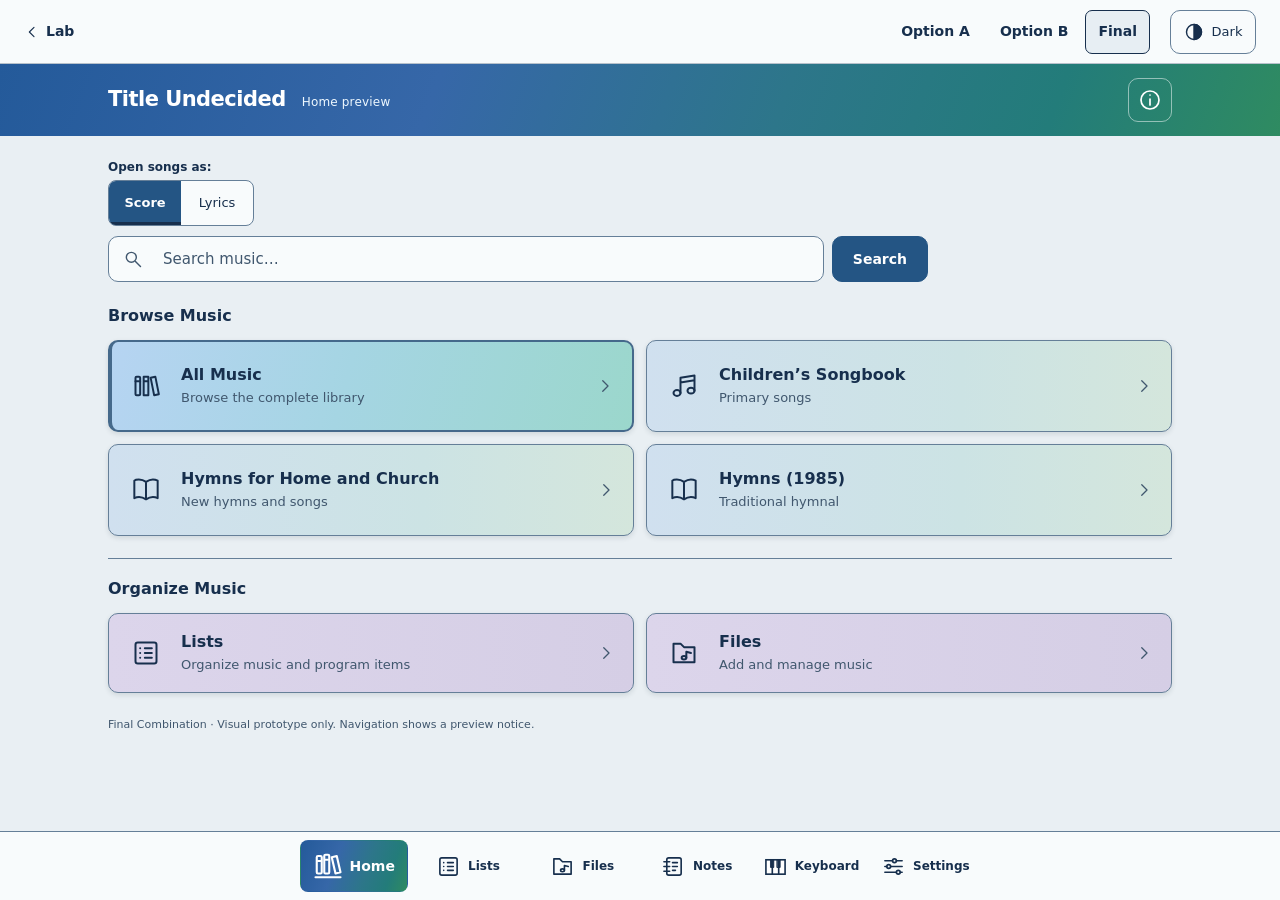
==== commit b03b502a: "Simplify Final Combination keyboard icon to C-E keys" ====
--- a/final-combination.html
+++ b/final-combination.html
@@ -1 +1 @@
-<!doctype html><html lang="en"><head><meta charset="utf-8"><meta name="viewport" content="width=device-width, initial-scale=1, viewport-fit=cover"><meta name="robots" content="noindex,nofollow"><meta http-equiv="Content-Security-Policy" content="default-src 'self'; script-src 'self'; style-src 'self'; img-src 'self' data:; connect-src 'none'; worker-src 'none'; object-src 'none'; base-uri 'none'; form-action 'none'; frame-src 'none'"><title>Final Combination · Title Undecided Design Lab</title><link rel="stylesheet" href="styles.css"><link rel="stylesheet" href="hybrid.css"><script src="preview.js" defer></script><link rel="stylesheet" href="gradients.css"><link rel="stylesheet" href="final-combination.css"></head><body class="design-hybrid gradient-study final-combination"><a class="skip-link" href="#main">Skip to content</a><div class="lab-bar"><a class="lab-home" href="index.html"><svg class="icon " viewBox="0 0 24 24" aria-hidden="true" focusable="false"><path d="m9 5 7 7-7 7"/></svg><span>Lab</span></a><nav class="design-nav" aria-label="Gradient comparison"><a href="gradients-a.html">Option A</a><a href="gradients-b.html">Option B</a><a href="final-combination.html" aria-current="page">Final</a></nav><button class="theme-toggle" type="button" aria-label="Switch preview to Dark mode" aria-pressed="false"><svg class="icon " viewBox="0 0 24 24" aria-hidden="true" focusable="false"><circle cx="12" cy="12" r="9"/><path d="M12 3v18a9 9 0 0 0 0-18" fill="currentColor"/></svg><span>Dark</span></button></div><header class="app-header"><div class="header-inner"><div class="header-identity"><span class="app-name">Title Undecided</span><span class="preview-tag">Home preview</span></div><button class="info-button" data-preview="Information and help" aria-label="Information and help"><svg class="icon " viewBox="0 0 24 24" aria-hidden="true" focusable="false"><circle cx="12" cy="12" r="9"/><path d="M12 11v6M12 7h.01"/></svg></button></div></header><main id="main"><div class="hybrid-tools"><fieldset class="opening-choice"><legend>Open songs as:</legend><div><label><input type="radio" name="song-view" value="score" checked><span>Score</span></label><label><input type="radio" name="song-view" value="lyrics"><span>Lyrics</span></label></div><small>Preview selection only · not saved</small></fieldset></div><div class="intro"><form class="music-search" role="search"><label class="sr-only" for="search">Search music</label><div><svg class="icon " viewBox="0 0 24 24" aria-hidden="true" focusable="false"><circle cx="10" cy="10" r="6"/><path d="m15 15 6 6"/></svg><input id="search" type="search" placeholder="Search music…" autocomplete="off"></div><button type="submit">Search</button></form></div><div class="workspace-sections"><section class="music-section" aria-labelledby="music-heading"><div class="section-heading"><h2 id="music-heading">Browse Music</h2></div><nav class="music-destinations" aria-label="Music collections"><button type="button" class="destination destination-0" data-preview="All Music"><span class="destination-icon"><svg class="icon " viewBox="0 0 24 24" aria-hidden="true" focusable="false"><rect x="3" y="4" width="4" height="16" rx="1"/><path d="M3 8h4M10 4h4v16h-4zM10 8h4M16 5l4-1 3 15-4 1z"/></svg></span><span class="destination-copy"><strong>All Music</strong><small>Browse the complete library</small></span><svg class="icon destination-arrow" viewBox="0 0 24 24" aria-hidden="true" focusable="false"><path d="m9 5 7 7-7 7"/></svg></button><button type="button" class="destination destination-1" data-preview="Children’s Songbook"><span class="destination-icon"><svg class="icon " viewBox="0 0 24 24" aria-hidden="true" focusable="false"><path d="M9 18V5l12-2v13M9 9l12-2"/><ellipse cx="6" cy="18" rx="3" ry="2.5"/><ellipse cx="18" cy="16" rx="3" ry="2.5"/></svg></span><span class="destination-copy"><strong>Children’s Songbook</strong><small>Primary songs</small></span><svg class="icon destination-arrow" viewBox="0 0 24 24" aria-hidden="true" focusable="false"><path d="m9 5 7 7-7 7"/></svg></button><button type="button" class="destination destination-2" data-preview="Hymns for Home and Church"><span class="destination-icon"><svg class="icon " viewBox="0 0 24 24" aria-hidden="true" focusable="false"><path d="M12 5C8 2 3 3 2 4v15c4-2 7-1 10 1 3-2 6-3 10-1V4c-4-2-7-1-10 1v15"/></svg></span><span class="destination-copy"><strong>Hymns for Home and Church</strong><small>New hymns and songs</small></span><svg class="icon destination-arrow" viewBox="0 0 24 24" aria-hidden="true" focusable="false"><path d="m9 5 7 7-7 7"/></svg></button><button type="button" class="destination destination-3" data-preview="Hymns (1985)"><span class="destination-icon"><svg class="icon " viewBox="0 0 24 24" aria-hidden="true" focusable="false"><path d="M12 5C8 2 3 3 2 4v15c4-2 7-1 10 1 3-2 6-3 10-1V4c-4-2-7-1-10 1v15"/></svg></span><span class="destination-copy"><strong>Hymns (1985)</strong><small>Traditional hymnal</small></span><svg class="icon destination-arrow" viewBox="0 0 24 24" aria-hidden="true" focusable="false"><path d="m9 5 7 7-7 7"/></svg></button></nav></section><section class="personal-section" aria-labelledby="personal-heading"><div class="section-heading"><h2 id="personal-heading">Organize Music</h2></div><nav class="personal-destinations" aria-label="Personal organization"><button type="button" class="destination destination-4" data-preview="Lists"><span class="destination-icon"><svg class="icon " viewBox="0 0 24 24" aria-hidden="true" focusable="false"><rect x="3" y="3" width="18" height="18" rx="2"/><path d="M7 8h.01M11 8h6M7 12h.01M11 12h6M7 16h.01M11 16h6"/></svg></span><span class="destination-copy"><strong>Lists</strong><small>Organize music and program items</small></span><svg class="icon destination-arrow" viewBox="0 0 24 24" aria-hidden="true" focusable="false"><path d="m9 5 7 7-7 7"/></svg></button><button type="button" class="destination destination-5" data-preview="Files"><span class="destination-icon"><svg class="icon " viewBox="0 0 24 24" aria-hidden="true" focusable="false"><path d="M3 7V4h6l3 3h9v13H3z"/><path d="M14 16v-5l4 1"/><ellipse cx="12" cy="16" rx="2" ry="1.5"/></svg></span><span class="destination-copy"><strong>Files</strong><small>Add and manage music</small></span><svg class="icon destination-arrow" viewBox="0 0 24 24" aria-hidden="true" focusable="false"><path d="m9 5 7 7-7 7"/></svg></button></nav></section></div><p class="prototype-note">Final Combination · Visual prototype only. Navigation shows a preview notice.</p></main><footer class="app-footer"><nav aria-label="Home navigation"><button type="button" data-preview="Home" aria-current="page"><svg class="icon original-home-icon" width="24" height="24" viewBox="0 0 24 24" fill="none" stroke="currentColor" stroke-width="1.7" stroke-linecap="round" stroke-linejoin="round" aria-hidden="true" focusable="false"><rect x="3" y="4" width="4" height="14" rx="1"/><rect x="9" y="3" width="4" height="15" rx="1"/><path d="m15 5 4-1 3 13-4 1Z M2 21h20 M4 8h2 M10 7h2"/></svg><span>Home</span></button><button type="button" data-preview="Lists" ><svg class="icon " viewBox="0 0 24 24" aria-hidden="true" focusable="false"><rect x="3" y="3" width="18" height="18" rx="2"/><path d="M7 8h.01M11 8h6M7 12h.01M11 12h6M7 16h.01M11 16h6"/></svg><span>Lists</span></button><button type="button" data-preview="Files" ><svg class="icon " viewBox="0 0 24 24" aria-hidden="true" focusable="false"><path d="M3 7V4h6l3 3h9v13H3z"/><path d="M14 16v-5l4 1"/><ellipse cx="12" cy="16" rx="2" ry="1.5"/></svg><span>Files</span></button><button type="button" data-preview="Notes" ><svg class="icon " viewBox="0 0 24 24" aria-hidden="true" focusable="false"><rect x="5" y="3" width="15" height="18" rx="2"/><path d="M2 7h6M2 12h6M2 17h6M11 8h5M11 12h5M11 16h3"/></svg><span>Notes</span></button><button type="button" data-preview="Keyboard" ><svg class="icon piano-keyboard-icon" viewBox="0 0 24 24" aria-hidden="true" focusable="false"><rect class="white-keys" x="2" y="5" width="20" height="15" rx="2"/><path d="M6 5v15M10 5v15M14 5v15M18 5v15"/><path class="black-keys" d="M5 5h2v8H5zM9 5h2v8H9zM17 5h2v8h-2z"/></svg><span>Keyboard</span></button><button type="button" data-preview="Settings" ><svg class="icon " viewBox="0 0 24 24" aria-hidden="true" focusable="false"><path d="M3 6h8M15 6h6M3 12h2M9 12h12M3 18h12M19 18h2"/><circle cx="13" cy="6" r="2"/><circle cx="7" cy="12" r="2"/><circle cx="17" cy="18" r="2"/></svg><span>Settings</span></button></nav></footer><dialog id="preview-dialog" aria-labelledby="preview-title"><div class="dialog-kicker">DESIGN LAB · PROTOTYPE ONLY</div><h2 id="preview-title"></h2><p id="preview-message">This is a Home-screen preview. No music or personal workspace opens, and no data is read or changed.</p><button type="button" id="close-preview" autofocus>Close preview notice</button></dialog></body></html>+<!doctype html><html lang="en"><head><meta charset="utf-8"><meta name="viewport" content="width=device-width, initial-scale=1, viewport-fit=cover"><meta name="robots" content="noindex,nofollow"><meta http-equiv="Content-Security-Policy" content="default-src 'self'; script-src 'self'; style-src 'self'; img-src 'self' data:; connect-src 'none'; worker-src 'none'; object-src 'none'; base-uri 'none'; form-action 'none'; frame-src 'none'"><title>Final Combination · Title Undecided Design Lab</title><link rel="stylesheet" href="styles.css"><link rel="stylesheet" href="hybrid.css"><script src="preview.js" defer></script><link rel="stylesheet" href="gradients.css"><link rel="stylesheet" href="final-combination.css"></head><body class="design-hybrid gradient-study final-combination"><a class="skip-link" href="#main">Skip to content</a><div class="lab-bar"><a class="lab-home" href="index.html"><svg class="icon " viewBox="0 0 24 24" aria-hidden="true" focusable="false"><path d="m9 5 7 7-7 7"/></svg><span>Lab</span></a><nav class="design-nav" aria-label="Gradient comparison"><a href="gradients-a.html">Option A</a><a href="gradients-b.html">Option B</a><a href="final-combination.html" aria-current="page">Final</a></nav><button class="theme-toggle" type="button" aria-label="Switch preview to Dark mode" aria-pressed="false"><svg class="icon " viewBox="0 0 24 24" aria-hidden="true" focusable="false"><circle cx="12" cy="12" r="9"/><path d="M12 3v18a9 9 0 0 0 0-18" fill="currentColor"/></svg><span>Dark</span></button></div><header class="app-header"><div class="header-inner"><div class="header-identity"><span class="app-name">Title Undecided</span><span class="preview-tag">Home preview</span></div><button class="info-button" data-preview="Information and help" aria-label="Information and help"><svg class="icon " viewBox="0 0 24 24" aria-hidden="true" focusable="false"><circle cx="12" cy="12" r="9"/><path d="M12 11v6M12 7h.01"/></svg></button></div></header><main id="main"><div class="hybrid-tools"><fieldset class="opening-choice"><legend>Open songs as:</legend><div><label><input type="radio" name="song-view" value="score" checked><span>Score</span></label><label><input type="radio" name="song-view" value="lyrics"><span>Lyrics</span></label></div><small>Preview selection only · not saved</small></fieldset></div><div class="intro"><form class="music-search" role="search"><label class="sr-only" for="search">Search music</label><div><svg class="icon " viewBox="0 0 24 24" aria-hidden="true" focusable="false"><circle cx="10" cy="10" r="6"/><path d="m15 15 6 6"/></svg><input id="search" type="search" placeholder="Search music…" autocomplete="off"></div><button type="submit">Search</button></form></div><div class="workspace-sections"><section class="music-section" aria-labelledby="music-heading"><div class="section-heading"><h2 id="music-heading">Browse Music</h2></div><nav class="music-destinations" aria-label="Music collections"><button type="button" class="destination destination-0" data-preview="All Music"><span class="destination-icon"><svg class="icon " viewBox="0 0 24 24" aria-hidden="true" focusable="false"><rect x="3" y="4" width="4" height="16" rx="1"/><path d="M3 8h4M10 4h4v16h-4zM10 8h4M16 5l4-1 3 15-4 1z"/></svg></span><span class="destination-copy"><strong>All Music</strong><small>Browse the complete library</small></span><svg class="icon destination-arrow" viewBox="0 0 24 24" aria-hidden="true" focusable="false"><path d="m9 5 7 7-7 7"/></svg></button><button type="button" class="destination destination-1" data-preview="Children’s Songbook"><span class="destination-icon"><svg class="icon " viewBox="0 0 24 24" aria-hidden="true" focusable="false"><path d="M9 18V5l12-2v13M9 9l12-2"/><ellipse cx="6" cy="18" rx="3" ry="2.5"/><ellipse cx="18" cy="16" rx="3" ry="2.5"/></svg></span><span class="destination-copy"><strong>Children’s Songbook</strong><small>Primary songs</small></span><svg class="icon destination-arrow" viewBox="0 0 24 24" aria-hidden="true" focusable="false"><path d="m9 5 7 7-7 7"/></svg></button><button type="button" class="destination destination-2" data-preview="Hymns for Home and Church"><span class="destination-icon"><svg class="icon " viewBox="0 0 24 24" aria-hidden="true" focusable="false"><path d="M12 5C8 2 3 3 2 4v15c4-2 7-1 10 1 3-2 6-3 10-1V4c-4-2-7-1-10 1v15"/></svg></span><span class="destination-copy"><strong>Hymns for Home and Church</strong><small>New hymns and songs</small></span><svg class="icon destination-arrow" viewBox="0 0 24 24" aria-hidden="true" focusable="false"><path d="m9 5 7 7-7 7"/></svg></button><button type="button" class="destination destination-3" data-preview="Hymns (1985)"><span class="destination-icon"><svg class="icon " viewBox="0 0 24 24" aria-hidden="true" focusable="false"><path d="M12 5C8 2 3 3 2 4v15c4-2 7-1 10 1 3-2 6-3 10-1V4c-4-2-7-1-10 1v15"/></svg></span><span class="destination-copy"><strong>Hymns (1985)</strong><small>Traditional hymnal</small></span><svg class="icon destination-arrow" viewBox="0 0 24 24" aria-hidden="true" focusable="false"><path d="m9 5 7 7-7 7"/></svg></button></nav></section><section class="personal-section" aria-labelledby="personal-heading"><div class="section-heading"><h2 id="personal-heading">Organize Music</h2></div><nav class="personal-destinations" aria-label="Personal organization"><button type="button" class="destination destination-4" data-preview="Lists"><span class="destination-icon"><svg class="icon " viewBox="0 0 24 24" aria-hidden="true" focusable="false"><rect x="3" y="3" width="18" height="18" rx="2"/><path d="M7 8h.01M11 8h6M7 12h.01M11 12h6M7 16h.01M11 16h6"/></svg></span><span class="destination-copy"><strong>Lists</strong><small>Organize music and program items</small></span><svg class="icon destination-arrow" viewBox="0 0 24 24" aria-hidden="true" focusable="false"><path d="m9 5 7 7-7 7"/></svg></button><button type="button" class="destination destination-5" data-preview="Files"><span class="destination-icon"><svg class="icon " viewBox="0 0 24 24" aria-hidden="true" focusable="false"><path d="M3 7V4h6l3 3h9v13H3z"/><path d="M14 16v-5l4 1"/><ellipse cx="12" cy="16" rx="2" ry="1.5"/></svg></span><span class="destination-copy"><strong>Files</strong><small>Add and manage music</small></span><svg class="icon destination-arrow" viewBox="0 0 24 24" aria-hidden="true" focusable="false"><path d="m9 5 7 7-7 7"/></svg></button></nav></section></div><p class="prototype-note">Final Combination · Visual prototype only. Navigation shows a preview notice.</p></main><footer class="app-footer"><nav aria-label="Home navigation"><button type="button" data-preview="Home" aria-current="page"><svg class="icon original-home-icon" width="24" height="24" viewBox="0 0 24 24" fill="none" stroke="currentColor" stroke-width="1.7" stroke-linecap="round" stroke-linejoin="round" aria-hidden="true" focusable="false"><rect x="3" y="4" width="4" height="14" rx="1"/><rect x="9" y="3" width="4" height="15" rx="1"/><path d="m15 5 4-1 3 13-4 1Z M2 21h20 M4 8h2 M10 7h2"/></svg><span>Home</span></button><button type="button" data-preview="Lists" ><svg class="icon " viewBox="0 0 24 24" aria-hidden="true" focusable="false"><rect x="3" y="3" width="18" height="18" rx="2"/><path d="M7 8h.01M11 8h6M7 12h.01M11 12h6M7 16h.01M11 16h6"/></svg><span>Lists</span></button><button type="button" data-preview="Files" ><svg class="icon " viewBox="0 0 24 24" aria-hidden="true" focusable="false"><path d="M3 7V4h6l3 3h9v13H3z"/><path d="M14 16v-5l4 1"/><ellipse cx="12" cy="16" rx="2" ry="1.5"/></svg><span>Files</span></button><button type="button" data-preview="Notes" ><svg class="icon " viewBox="0 0 24 24" aria-hidden="true" focusable="false"><rect x="5" y="3" width="15" height="18" rx="2"/><path d="M2 7h6M2 12h6M2 17h6M11 8h5M11 12h5M11 16h3"/></svg><span>Notes</span></button><button type="button" data-preview="Keyboard" ><svg class="icon piano-keyboard-icon" viewBox="0 0 24 24" aria-hidden="true" focusable="false"><rect class="white-keys" x="2" y="5" width="20" height="15" stroke-linejoin="miter"/><path d="M8.667 5v15M15.333 5v15"/><path class="black-keys" d="M7.167 5h3v8h-3zM13.833 5h3v8h-3z"/></svg><span>Keyboard</span></button><button type="button" data-preview="Settings" ><svg class="icon " viewBox="0 0 24 24" aria-hidden="true" focusable="false"><path d="M3 6h8M15 6h6M3 12h2M9 12h12M3 18h12M19 18h2"/><circle cx="13" cy="6" r="2"/><circle cx="7" cy="12" r="2"/><circle cx="17" cy="18" r="2"/></svg><span>Settings</span></button></nav></footer><dialog id="preview-dialog" aria-labelledby="preview-title"><div class="dialog-kicker">DESIGN LAB · PROTOTYPE ONLY</div><h2 id="preview-title"></h2><p id="preview-message">This is a Home-screen preview. No music or personal workspace opens, and no data is read or changed.</p><button type="button" id="close-preview" autofocus>Close preview notice</button></dialog></body></html>
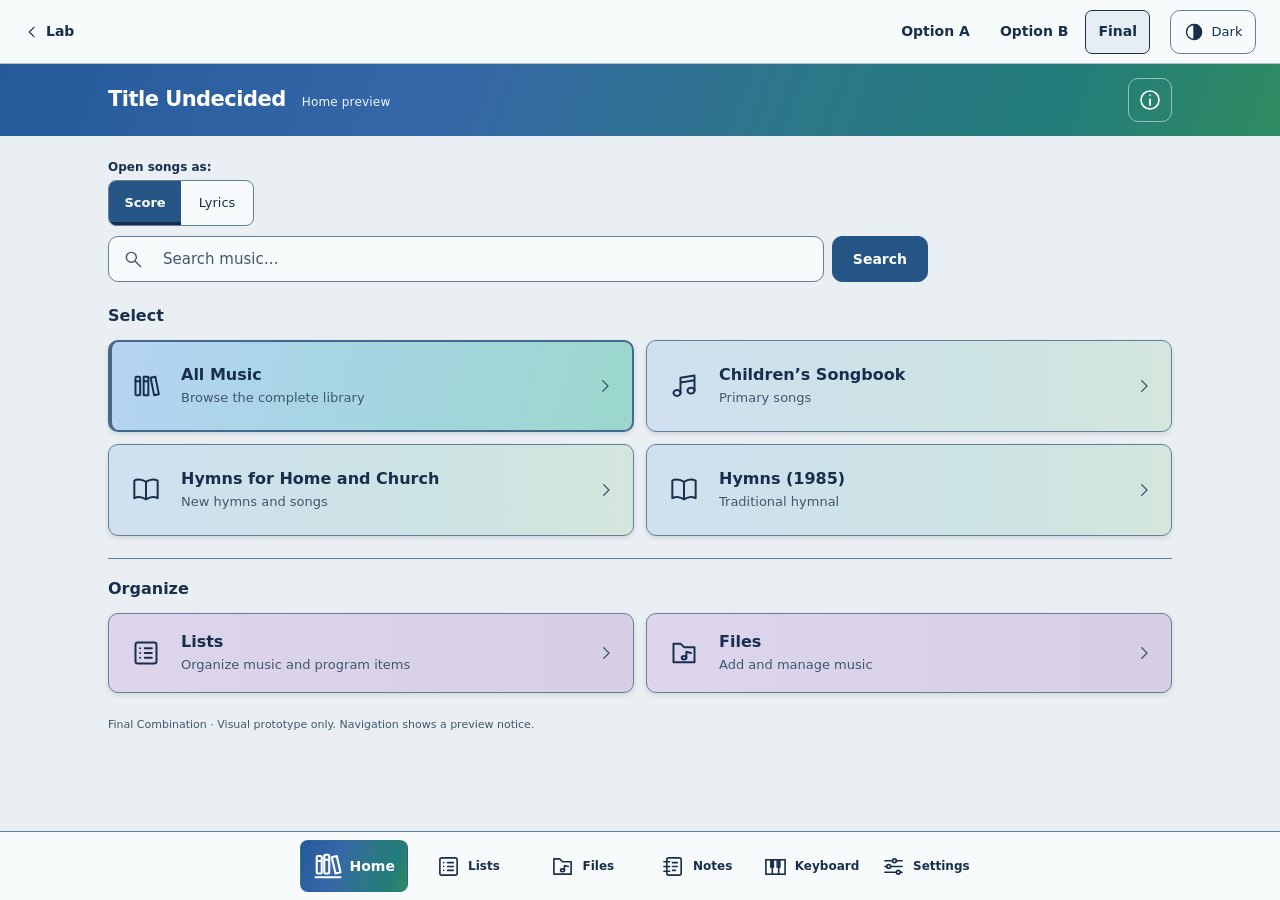
==== commit 117fbc97: "Rename Final Combination section headings to Select and Organize" ====
--- a/final-combination.html
+++ b/final-combination.html
@@ -1 +1 @@
-<!doctype html><html lang="en"><head><meta charset="utf-8"><meta name="viewport" content="width=device-width, initial-scale=1, viewport-fit=cover"><meta name="robots" content="noindex,nofollow"><meta http-equiv="Content-Security-Policy" content="default-src 'self'; script-src 'self'; style-src 'self'; img-src 'self' data:; connect-src 'none'; worker-src 'none'; object-src 'none'; base-uri 'none'; form-action 'none'; frame-src 'none'"><title>Final Combination · Title Undecided Design Lab</title><link rel="stylesheet" href="styles.css"><link rel="stylesheet" href="hybrid.css"><script src="preview.js" defer></script><link rel="stylesheet" href="gradients.css"><link rel="stylesheet" href="final-combination.css"></head><body class="design-hybrid gradient-study final-combination"><a class="skip-link" href="#main">Skip to content</a><div class="lab-bar"><a class="lab-home" href="index.html"><svg class="icon " viewBox="0 0 24 24" aria-hidden="true" focusable="false"><path d="m9 5 7 7-7 7"/></svg><span>Lab</span></a><nav class="design-nav" aria-label="Gradient comparison"><a href="gradients-a.html">Option A</a><a href="gradients-b.html">Option B</a><a href="final-combination.html" aria-current="page">Final</a></nav><button class="theme-toggle" type="button" aria-label="Switch preview to Dark mode" aria-pressed="false"><svg class="icon " viewBox="0 0 24 24" aria-hidden="true" focusable="false"><circle cx="12" cy="12" r="9"/><path d="M12 3v18a9 9 0 0 0 0-18" fill="currentColor"/></svg><span>Dark</span></button></div><header class="app-header"><div class="header-inner"><div class="header-identity"><span class="app-name">Title Undecided</span><span class="preview-tag">Home preview</span></div><button class="info-button" data-preview="Information and help" aria-label="Information and help"><svg class="icon " viewBox="0 0 24 24" aria-hidden="true" focusable="false"><circle cx="12" cy="12" r="9"/><path d="M12 11v6M12 7h.01"/></svg></button></div></header><main id="main"><div class="hybrid-tools"><fieldset class="opening-choice"><legend>Open songs as:</legend><div><label><input type="radio" name="song-view" value="score" checked><span>Score</span></label><label><input type="radio" name="song-view" value="lyrics"><span>Lyrics</span></label></div><small>Preview selection only · not saved</small></fieldset></div><div class="intro"><form class="music-search" role="search"><label class="sr-only" for="search">Search music</label><div><svg class="icon " viewBox="0 0 24 24" aria-hidden="true" focusable="false"><circle cx="10" cy="10" r="6"/><path d="m15 15 6 6"/></svg><input id="search" type="search" placeholder="Search music…" autocomplete="off"></div><button type="submit">Search</button></form></div><div class="workspace-sections"><section class="music-section" aria-labelledby="music-heading"><div class="section-heading"><h2 id="music-heading">Browse Music</h2></div><nav class="music-destinations" aria-label="Music collections"><button type="button" class="destination destination-0" data-preview="All Music"><span class="destination-icon"><svg class="icon " viewBox="0 0 24 24" aria-hidden="true" focusable="false"><rect x="3" y="4" width="4" height="16" rx="1"/><path d="M3 8h4M10 4h4v16h-4zM10 8h4M16 5l4-1 3 15-4 1z"/></svg></span><span class="destination-copy"><strong>All Music</strong><small>Browse the complete library</small></span><svg class="icon destination-arrow" viewBox="0 0 24 24" aria-hidden="true" focusable="false"><path d="m9 5 7 7-7 7"/></svg></button><button type="button" class="destination destination-1" data-preview="Children’s Songbook"><span class="destination-icon"><svg class="icon " viewBox="0 0 24 24" aria-hidden="true" focusable="false"><path d="M9 18V5l12-2v13M9 9l12-2"/><ellipse cx="6" cy="18" rx="3" ry="2.5"/><ellipse cx="18" cy="16" rx="3" ry="2.5"/></svg></span><span class="destination-copy"><strong>Children’s Songbook</strong><small>Primary songs</small></span><svg class="icon destination-arrow" viewBox="0 0 24 24" aria-hidden="true" focusable="false"><path d="m9 5 7 7-7 7"/></svg></button><button type="button" class="destination destination-2" data-preview="Hymns for Home and Church"><span class="destination-icon"><svg class="icon " viewBox="0 0 24 24" aria-hidden="true" focusable="false"><path d="M12 5C8 2 3 3 2 4v15c4-2 7-1 10 1 3-2 6-3 10-1V4c-4-2-7-1-10 1v15"/></svg></span><span class="destination-copy"><strong>Hymns for Home and Church</strong><small>New hymns and songs</small></span><svg class="icon destination-arrow" viewBox="0 0 24 24" aria-hidden="true" focusable="false"><path d="m9 5 7 7-7 7"/></svg></button><button type="button" class="destination destination-3" data-preview="Hymns (1985)"><span class="destination-icon"><svg class="icon " viewBox="0 0 24 24" aria-hidden="true" focusable="false"><path d="M12 5C8 2 3 3 2 4v15c4-2 7-1 10 1 3-2 6-3 10-1V4c-4-2-7-1-10 1v15"/></svg></span><span class="destination-copy"><strong>Hymns (1985)</strong><small>Traditional hymnal</small></span><svg class="icon destination-arrow" viewBox="0 0 24 24" aria-hidden="true" focusable="false"><path d="m9 5 7 7-7 7"/></svg></button></nav></section><section class="personal-section" aria-labelledby="personal-heading"><div class="section-heading"><h2 id="personal-heading">Organize Music</h2></div><nav class="personal-destinations" aria-label="Personal organization"><button type="button" class="destination destination-4" data-preview="Lists"><span class="destination-icon"><svg class="icon " viewBox="0 0 24 24" aria-hidden="true" focusable="false"><rect x="3" y="3" width="18" height="18" rx="2"/><path d="M7 8h.01M11 8h6M7 12h.01M11 12h6M7 16h.01M11 16h6"/></svg></span><span class="destination-copy"><strong>Lists</strong><small>Organize music and program items</small></span><svg class="icon destination-arrow" viewBox="0 0 24 24" aria-hidden="true" focusable="false"><path d="m9 5 7 7-7 7"/></svg></button><button type="button" class="destination destination-5" data-preview="Files"><span class="destination-icon"><svg class="icon " viewBox="0 0 24 24" aria-hidden="true" focusable="false"><path d="M3 7V4h6l3 3h9v13H3z"/><path d="M14 16v-5l4 1"/><ellipse cx="12" cy="16" rx="2" ry="1.5"/></svg></span><span class="destination-copy"><strong>Files</strong><small>Add and manage music</small></span><svg class="icon destination-arrow" viewBox="0 0 24 24" aria-hidden="true" focusable="false"><path d="m9 5 7 7-7 7"/></svg></button></nav></section></div><p class="prototype-note">Final Combination · Visual prototype only. Navigation shows a preview notice.</p></main><footer class="app-footer"><nav aria-label="Home navigation"><button type="button" data-preview="Home" aria-current="page"><svg class="icon original-home-icon" width="24" height="24" viewBox="0 0 24 24" fill="none" stroke="currentColor" stroke-width="1.7" stroke-linecap="round" stroke-linejoin="round" aria-hidden="true" focusable="false"><rect x="3" y="4" width="4" height="14" rx="1"/><rect x="9" y="3" width="4" height="15" rx="1"/><path d="m15 5 4-1 3 13-4 1Z M2 21h20 M4 8h2 M10 7h2"/></svg><span>Home</span></button><button type="button" data-preview="Lists" ><svg class="icon " viewBox="0 0 24 24" aria-hidden="true" focusable="false"><rect x="3" y="3" width="18" height="18" rx="2"/><path d="M7 8h.01M11 8h6M7 12h.01M11 12h6M7 16h.01M11 16h6"/></svg><span>Lists</span></button><button type="button" data-preview="Files" ><svg class="icon " viewBox="0 0 24 24" aria-hidden="true" focusable="false"><path d="M3 7V4h6l3 3h9v13H3z"/><path d="M14 16v-5l4 1"/><ellipse cx="12" cy="16" rx="2" ry="1.5"/></svg><span>Files</span></button><button type="button" data-preview="Notes" ><svg class="icon " viewBox="0 0 24 24" aria-hidden="true" focusable="false"><rect x="5" y="3" width="15" height="18" rx="2"/><path d="M2 7h6M2 12h6M2 17h6M11 8h5M11 12h5M11 16h3"/></svg><span>Notes</span></button><button type="button" data-preview="Keyboard" ><svg class="icon piano-keyboard-icon" viewBox="0 0 24 24" aria-hidden="true" focusable="false"><rect class="white-keys" x="2" y="5" width="20" height="15" stroke-linejoin="miter"/><path d="M8.667 5v15M15.333 5v15"/><path class="black-keys" d="M7.167 5h3v8h-3zM13.833 5h3v8h-3z"/></svg><span>Keyboard</span></button><button type="button" data-preview="Settings" ><svg class="icon " viewBox="0 0 24 24" aria-hidden="true" focusable="false"><path d="M3 6h8M15 6h6M3 12h2M9 12h12M3 18h12M19 18h2"/><circle cx="13" cy="6" r="2"/><circle cx="7" cy="12" r="2"/><circle cx="17" cy="18" r="2"/></svg><span>Settings</span></button></nav></footer><dialog id="preview-dialog" aria-labelledby="preview-title"><div class="dialog-kicker">DESIGN LAB · PROTOTYPE ONLY</div><h2 id="preview-title"></h2><p id="preview-message">This is a Home-screen preview. No music or personal workspace opens, and no data is read or changed.</p><button type="button" id="close-preview" autofocus>Close preview notice</button></dialog></body></html>+<!doctype html><html lang="en"><head><meta charset="utf-8"><meta name="viewport" content="width=device-width, initial-scale=1, viewport-fit=cover"><meta name="robots" content="noindex,nofollow"><meta http-equiv="Content-Security-Policy" content="default-src 'self'; script-src 'self'; style-src 'self'; img-src 'self' data:; connect-src 'none'; worker-src 'none'; object-src 'none'; base-uri 'none'; form-action 'none'; frame-src 'none'"><title>Final Combination · Title Undecided Design Lab</title><link rel="stylesheet" href="styles.css"><link rel="stylesheet" href="hybrid.css"><script src="preview.js" defer></script><link rel="stylesheet" href="gradients.css"><link rel="stylesheet" href="final-combination.css"></head><body class="design-hybrid gradient-study final-combination"><a class="skip-link" href="#main">Skip to content</a><div class="lab-bar"><a class="lab-home" href="index.html"><svg class="icon " viewBox="0 0 24 24" aria-hidden="true" focusable="false"><path d="m9 5 7 7-7 7"/></svg><span>Lab</span></a><nav class="design-nav" aria-label="Gradient comparison"><a href="gradients-a.html">Option A</a><a href="gradients-b.html">Option B</a><a href="final-combination.html" aria-current="page">Final</a></nav><button class="theme-toggle" type="button" aria-label="Switch preview to Dark mode" aria-pressed="false"><svg class="icon " viewBox="0 0 24 24" aria-hidden="true" focusable="false"><circle cx="12" cy="12" r="9"/><path d="M12 3v18a9 9 0 0 0 0-18" fill="currentColor"/></svg><span>Dark</span></button></div><header class="app-header"><div class="header-inner"><div class="header-identity"><span class="app-name">Title Undecided</span><span class="preview-tag">Home preview</span></div><button class="info-button" data-preview="Information and help" aria-label="Information and help"><svg class="icon " viewBox="0 0 24 24" aria-hidden="true" focusable="false"><circle cx="12" cy="12" r="9"/><path d="M12 11v6M12 7h.01"/></svg></button></div></header><main id="main"><div class="hybrid-tools"><fieldset class="opening-choice"><legend>Open songs as:</legend><div><label><input type="radio" name="song-view" value="score" checked><span>Score</span></label><label><input type="radio" name="song-view" value="lyrics"><span>Lyrics</span></label></div><small>Preview selection only · not saved</small></fieldset></div><div class="intro"><form class="music-search" role="search"><label class="sr-only" for="search">Search music</label><div><svg class="icon " viewBox="0 0 24 24" aria-hidden="true" focusable="false"><circle cx="10" cy="10" r="6"/><path d="m15 15 6 6"/></svg><input id="search" type="search" placeholder="Search music…" autocomplete="off"></div><button type="submit">Search</button></form></div><div class="workspace-sections"><section class="music-section" aria-labelledby="music-heading"><div class="section-heading"><h2 id="music-heading">Select</h2></div><nav class="music-destinations" aria-label="Music collections"><button type="button" class="destination destination-0" data-preview="All Music"><span class="destination-icon"><svg class="icon " viewBox="0 0 24 24" aria-hidden="true" focusable="false"><rect x="3" y="4" width="4" height="16" rx="1"/><path d="M3 8h4M10 4h4v16h-4zM10 8h4M16 5l4-1 3 15-4 1z"/></svg></span><span class="destination-copy"><strong>All Music</strong><small>Browse the complete library</small></span><svg class="icon destination-arrow" viewBox="0 0 24 24" aria-hidden="true" focusable="false"><path d="m9 5 7 7-7 7"/></svg></button><button type="button" class="destination destination-1" data-preview="Children’s Songbook"><span class="destination-icon"><svg class="icon " viewBox="0 0 24 24" aria-hidden="true" focusable="false"><path d="M9 18V5l12-2v13M9 9l12-2"/><ellipse cx="6" cy="18" rx="3" ry="2.5"/><ellipse cx="18" cy="16" rx="3" ry="2.5"/></svg></span><span class="destination-copy"><strong>Children’s Songbook</strong><small>Primary songs</small></span><svg class="icon destination-arrow" viewBox="0 0 24 24" aria-hidden="true" focusable="false"><path d="m9 5 7 7-7 7"/></svg></button><button type="button" class="destination destination-2" data-preview="Hymns for Home and Church"><span class="destination-icon"><svg class="icon " viewBox="0 0 24 24" aria-hidden="true" focusable="false"><path d="M12 5C8 2 3 3 2 4v15c4-2 7-1 10 1 3-2 6-3 10-1V4c-4-2-7-1-10 1v15"/></svg></span><span class="destination-copy"><strong>Hymns for Home and Church</strong><small>New hymns and songs</small></span><svg class="icon destination-arrow" viewBox="0 0 24 24" aria-hidden="true" focusable="false"><path d="m9 5 7 7-7 7"/></svg></button><button type="button" class="destination destination-3" data-preview="Hymns (1985)"><span class="destination-icon"><svg class="icon " viewBox="0 0 24 24" aria-hidden="true" focusable="false"><path d="M12 5C8 2 3 3 2 4v15c4-2 7-1 10 1 3-2 6-3 10-1V4c-4-2-7-1-10 1v15"/></svg></span><span class="destination-copy"><strong>Hymns (1985)</strong><small>Traditional hymnal</small></span><svg class="icon destination-arrow" viewBox="0 0 24 24" aria-hidden="true" focusable="false"><path d="m9 5 7 7-7 7"/></svg></button></nav></section><section class="personal-section" aria-labelledby="personal-heading"><div class="section-heading"><h2 id="personal-heading">Organize</h2></div><nav class="personal-destinations" aria-label="Personal organization"><button type="button" class="destination destination-4" data-preview="Lists"><span class="destination-icon"><svg class="icon " viewBox="0 0 24 24" aria-hidden="true" focusable="false"><rect x="3" y="3" width="18" height="18" rx="2"/><path d="M7 8h.01M11 8h6M7 12h.01M11 12h6M7 16h.01M11 16h6"/></svg></span><span class="destination-copy"><strong>Lists</strong><small>Organize music and program items</small></span><svg class="icon destination-arrow" viewBox="0 0 24 24" aria-hidden="true" focusable="false"><path d="m9 5 7 7-7 7"/></svg></button><button type="button" class="destination destination-5" data-preview="Files"><span class="destination-icon"><svg class="icon " viewBox="0 0 24 24" aria-hidden="true" focusable="false"><path d="M3 7V4h6l3 3h9v13H3z"/><path d="M14 16v-5l4 1"/><ellipse cx="12" cy="16" rx="2" ry="1.5"/></svg></span><span class="destination-copy"><strong>Files</strong><small>Add and manage music</small></span><svg class="icon destination-arrow" viewBox="0 0 24 24" aria-hidden="true" focusable="false"><path d="m9 5 7 7-7 7"/></svg></button></nav></section></div><p class="prototype-note">Final Combination · Visual prototype only. Navigation shows a preview notice.</p></main><footer class="app-footer"><nav aria-label="Home navigation"><button type="button" data-preview="Home" aria-current="page"><svg class="icon original-home-icon" width="24" height="24" viewBox="0 0 24 24" fill="none" stroke="currentColor" stroke-width="1.7" stroke-linecap="round" stroke-linejoin="round" aria-hidden="true" focusable="false"><rect x="3" y="4" width="4" height="14" rx="1"/><rect x="9" y="3" width="4" height="15" rx="1"/><path d="m15 5 4-1 3 13-4 1Z M2 21h20 M4 8h2 M10 7h2"/></svg><span>Home</span></button><button type="button" data-preview="Lists" ><svg class="icon " viewBox="0 0 24 24" aria-hidden="true" focusable="false"><rect x="3" y="3" width="18" height="18" rx="2"/><path d="M7 8h.01M11 8h6M7 12h.01M11 12h6M7 16h.01M11 16h6"/></svg><span>Lists</span></button><button type="button" data-preview="Files" ><svg class="icon " viewBox="0 0 24 24" aria-hidden="true" focusable="false"><path d="M3 7V4h6l3 3h9v13H3z"/><path d="M14 16v-5l4 1"/><ellipse cx="12" cy="16" rx="2" ry="1.5"/></svg><span>Files</span></button><button type="button" data-preview="Notes" ><svg class="icon " viewBox="0 0 24 24" aria-hidden="true" focusable="false"><rect x="5" y="3" width="15" height="18" rx="2"/><path d="M2 7h6M2 12h6M2 17h6M11 8h5M11 12h5M11 16h3"/></svg><span>Notes</span></button><button type="button" data-preview="Keyboard" ><svg class="icon piano-keyboard-icon" viewBox="0 0 24 24" aria-hidden="true" focusable="false"><rect class="white-keys" x="2" y="5" width="20" height="15" stroke-linejoin="miter"/><path d="M8.667 5v15M15.333 5v15"/><path class="black-keys" d="M7.167 5h3v8h-3zM13.833 5h3v8h-3z"/></svg><span>Keyboard</span></button><button type="button" data-preview="Settings" ><svg class="icon " viewBox="0 0 24 24" aria-hidden="true" focusable="false"><path d="M3 6h8M15 6h6M3 12h2M9 12h12M3 18h12M19 18h2"/><circle cx="13" cy="6" r="2"/><circle cx="7" cy="12" r="2"/><circle cx="17" cy="18" r="2"/></svg><span>Settings</span></button></nav></footer><dialog id="preview-dialog" aria-labelledby="preview-title"><div class="dialog-kicker">DESIGN LAB · PROTOTYPE ONLY</div><h2 id="preview-title"></h2><p id="preview-message">This is a Home-screen preview. No music or personal workspace opens, and no data is read or changed.</p><button type="button" id="close-preview" autofocus>Close preview notice</button></dialog></body></html>
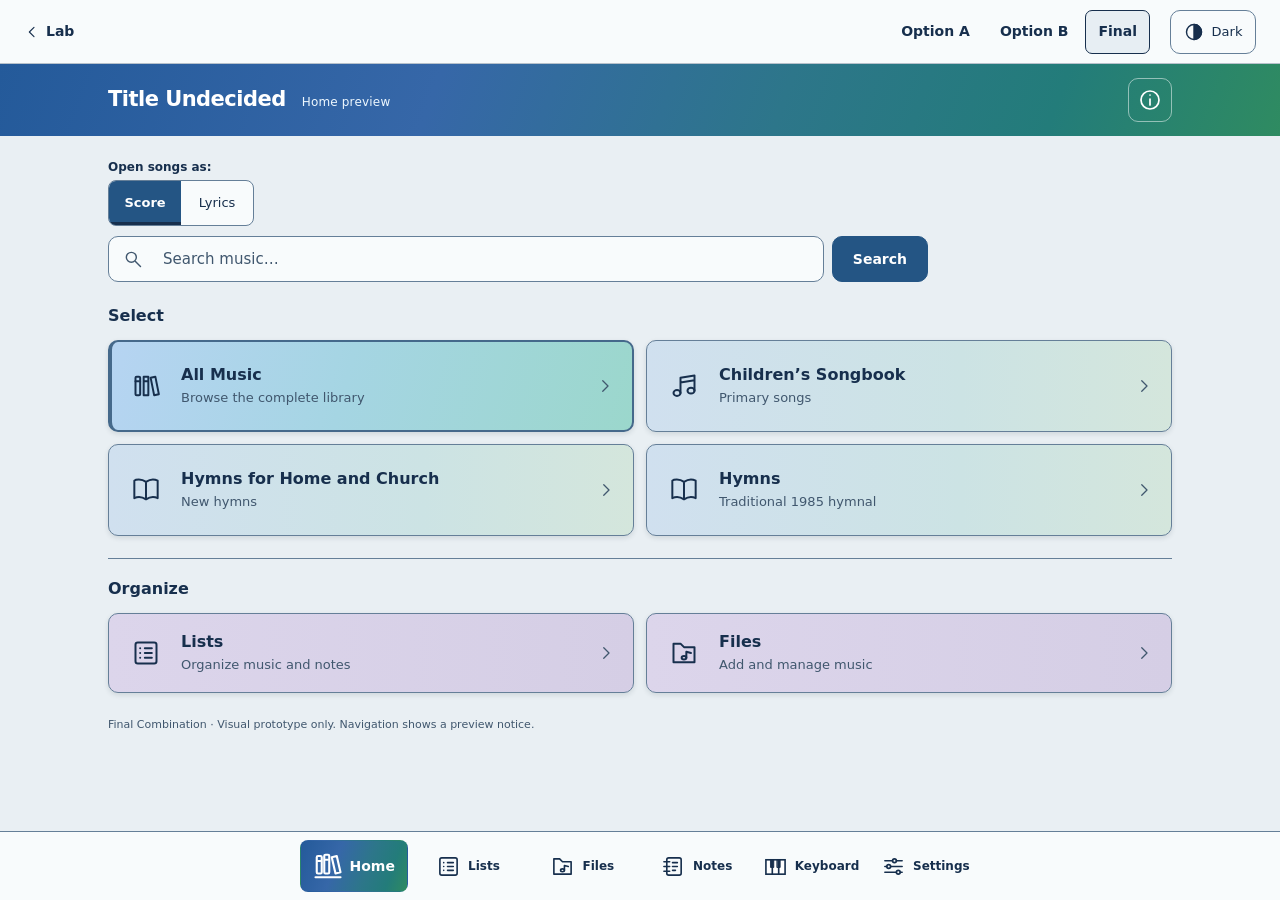
==== commit f894ce4f: "Refine Final Combination card labels and captions" ====
--- a/final-combination.html
+++ b/final-combination.html
@@ -1 +1 @@
-<!doctype html><html lang="en"><head><meta charset="utf-8"><meta name="viewport" content="width=device-width, initial-scale=1, viewport-fit=cover"><meta name="robots" content="noindex,nofollow"><meta http-equiv="Content-Security-Policy" content="default-src 'self'; script-src 'self'; style-src 'self'; img-src 'self' data:; connect-src 'none'; worker-src 'none'; object-src 'none'; base-uri 'none'; form-action 'none'; frame-src 'none'"><title>Final Combination · Title Undecided Design Lab</title><link rel="stylesheet" href="styles.css"><link rel="stylesheet" href="hybrid.css"><script src="preview.js" defer></script><link rel="stylesheet" href="gradients.css"><link rel="stylesheet" href="final-combination.css"></head><body class="design-hybrid gradient-study final-combination"><a class="skip-link" href="#main">Skip to content</a><div class="lab-bar"><a class="lab-home" href="index.html"><svg class="icon " viewBox="0 0 24 24" aria-hidden="true" focusable="false"><path d="m9 5 7 7-7 7"/></svg><span>Lab</span></a><nav class="design-nav" aria-label="Gradient comparison"><a href="gradients-a.html">Option A</a><a href="gradients-b.html">Option B</a><a href="final-combination.html" aria-current="page">Final</a></nav><button class="theme-toggle" type="button" aria-label="Switch preview to Dark mode" aria-pressed="false"><svg class="icon " viewBox="0 0 24 24" aria-hidden="true" focusable="false"><circle cx="12" cy="12" r="9"/><path d="M12 3v18a9 9 0 0 0 0-18" fill="currentColor"/></svg><span>Dark</span></button></div><header class="app-header"><div class="header-inner"><div class="header-identity"><span class="app-name">Title Undecided</span><span class="preview-tag">Home preview</span></div><button class="info-button" data-preview="Information and help" aria-label="Information and help"><svg class="icon " viewBox="0 0 24 24" aria-hidden="true" focusable="false"><circle cx="12" cy="12" r="9"/><path d="M12 11v6M12 7h.01"/></svg></button></div></header><main id="main"><div class="hybrid-tools"><fieldset class="opening-choice"><legend>Open songs as:</legend><div><label><input type="radio" name="song-view" value="score" checked><span>Score</span></label><label><input type="radio" name="song-view" value="lyrics"><span>Lyrics</span></label></div><small>Preview selection only · not saved</small></fieldset></div><div class="intro"><form class="music-search" role="search"><label class="sr-only" for="search">Search music</label><div><svg class="icon " viewBox="0 0 24 24" aria-hidden="true" focusable="false"><circle cx="10" cy="10" r="6"/><path d="m15 15 6 6"/></svg><input id="search" type="search" placeholder="Search music…" autocomplete="off"></div><button type="submit">Search</button></form></div><div class="workspace-sections"><section class="music-section" aria-labelledby="music-heading"><div class="section-heading"><h2 id="music-heading">Select</h2></div><nav class="music-destinations" aria-label="Music collections"><button type="button" class="destination destination-0" data-preview="All Music"><span class="destination-icon"><svg class="icon " viewBox="0 0 24 24" aria-hidden="true" focusable="false"><rect x="3" y="4" width="4" height="16" rx="1"/><path d="M3 8h4M10 4h4v16h-4zM10 8h4M16 5l4-1 3 15-4 1z"/></svg></span><span class="destination-copy"><strong>All Music</strong><small>Browse the complete library</small></span><svg class="icon destination-arrow" viewBox="0 0 24 24" aria-hidden="true" focusable="false"><path d="m9 5 7 7-7 7"/></svg></button><button type="button" class="destination destination-1" data-preview="Children’s Songbook"><span class="destination-icon"><svg class="icon " viewBox="0 0 24 24" aria-hidden="true" focusable="false"><path d="M9 18V5l12-2v13M9 9l12-2"/><ellipse cx="6" cy="18" rx="3" ry="2.5"/><ellipse cx="18" cy="16" rx="3" ry="2.5"/></svg></span><span class="destination-copy"><strong>Children’s Songbook</strong><small>Primary songs</small></span><svg class="icon destination-arrow" viewBox="0 0 24 24" aria-hidden="true" focusable="false"><path d="m9 5 7 7-7 7"/></svg></button><button type="button" class="destination destination-2" data-preview="Hymns for Home and Church"><span class="destination-icon"><svg class="icon " viewBox="0 0 24 24" aria-hidden="true" focusable="false"><path d="M12 5C8 2 3 3 2 4v15c4-2 7-1 10 1 3-2 6-3 10-1V4c-4-2-7-1-10 1v15"/></svg></span><span class="destination-copy"><strong>Hymns for Home and Church</strong><small>New hymns and songs</small></span><svg class="icon destination-arrow" viewBox="0 0 24 24" aria-hidden="true" focusable="false"><path d="m9 5 7 7-7 7"/></svg></button><button type="button" class="destination destination-3" data-preview="Hymns (1985)"><span class="destination-icon"><svg class="icon " viewBox="0 0 24 24" aria-hidden="true" focusable="false"><path d="M12 5C8 2 3 3 2 4v15c4-2 7-1 10 1 3-2 6-3 10-1V4c-4-2-7-1-10 1v15"/></svg></span><span class="destination-copy"><strong>Hymns (1985)</strong><small>Traditional hymnal</small></span><svg class="icon destination-arrow" viewBox="0 0 24 24" aria-hidden="true" focusable="false"><path d="m9 5 7 7-7 7"/></svg></button></nav></section><section class="personal-section" aria-labelledby="personal-heading"><div class="section-heading"><h2 id="personal-heading">Organize</h2></div><nav class="personal-destinations" aria-label="Personal organization"><button type="button" class="destination destination-4" data-preview="Lists"><span class="destination-icon"><svg class="icon " viewBox="0 0 24 24" aria-hidden="true" focusable="false"><rect x="3" y="3" width="18" height="18" rx="2"/><path d="M7 8h.01M11 8h6M7 12h.01M11 12h6M7 16h.01M11 16h6"/></svg></span><span class="destination-copy"><strong>Lists</strong><small>Organize music and program items</small></span><svg class="icon destination-arrow" viewBox="0 0 24 24" aria-hidden="true" focusable="false"><path d="m9 5 7 7-7 7"/></svg></button><button type="button" class="destination destination-5" data-preview="Files"><span class="destination-icon"><svg class="icon " viewBox="0 0 24 24" aria-hidden="true" focusable="false"><path d="M3 7V4h6l3 3h9v13H3z"/><path d="M14 16v-5l4 1"/><ellipse cx="12" cy="16" rx="2" ry="1.5"/></svg></span><span class="destination-copy"><strong>Files</strong><small>Add and manage music</small></span><svg class="icon destination-arrow" viewBox="0 0 24 24" aria-hidden="true" focusable="false"><path d="m9 5 7 7-7 7"/></svg></button></nav></section></div><p class="prototype-note">Final Combination · Visual prototype only. Navigation shows a preview notice.</p></main><footer class="app-footer"><nav aria-label="Home navigation"><button type="button" data-preview="Home" aria-current="page"><svg class="icon original-home-icon" width="24" height="24" viewBox="0 0 24 24" fill="none" stroke="currentColor" stroke-width="1.7" stroke-linecap="round" stroke-linejoin="round" aria-hidden="true" focusable="false"><rect x="3" y="4" width="4" height="14" rx="1"/><rect x="9" y="3" width="4" height="15" rx="1"/><path d="m15 5 4-1 3 13-4 1Z M2 21h20 M4 8h2 M10 7h2"/></svg><span>Home</span></button><button type="button" data-preview="Lists" ><svg class="icon " viewBox="0 0 24 24" aria-hidden="true" focusable="false"><rect x="3" y="3" width="18" height="18" rx="2"/><path d="M7 8h.01M11 8h6M7 12h.01M11 12h6M7 16h.01M11 16h6"/></svg><span>Lists</span></button><button type="button" data-preview="Files" ><svg class="icon " viewBox="0 0 24 24" aria-hidden="true" focusable="false"><path d="M3 7V4h6l3 3h9v13H3z"/><path d="M14 16v-5l4 1"/><ellipse cx="12" cy="16" rx="2" ry="1.5"/></svg><span>Files</span></button><button type="button" data-preview="Notes" ><svg class="icon " viewBox="0 0 24 24" aria-hidden="true" focusable="false"><rect x="5" y="3" width="15" height="18" rx="2"/><path d="M2 7h6M2 12h6M2 17h6M11 8h5M11 12h5M11 16h3"/></svg><span>Notes</span></button><button type="button" data-preview="Keyboard" ><svg class="icon piano-keyboard-icon" viewBox="0 0 24 24" aria-hidden="true" focusable="false"><rect class="white-keys" x="2" y="5" width="20" height="15" stroke-linejoin="miter"/><path d="M8.667 5v15M15.333 5v15"/><path class="black-keys" d="M7.167 5h3v8h-3zM13.833 5h3v8h-3z"/></svg><span>Keyboard</span></button><button type="button" data-preview="Settings" ><svg class="icon " viewBox="0 0 24 24" aria-hidden="true" focusable="false"><path d="M3 6h8M15 6h6M3 12h2M9 12h12M3 18h12M19 18h2"/><circle cx="13" cy="6" r="2"/><circle cx="7" cy="12" r="2"/><circle cx="17" cy="18" r="2"/></svg><span>Settings</span></button></nav></footer><dialog id="preview-dialog" aria-labelledby="preview-title"><div class="dialog-kicker">DESIGN LAB · PROTOTYPE ONLY</div><h2 id="preview-title"></h2><p id="preview-message">This is a Home-screen preview. No music or personal workspace opens, and no data is read or changed.</p><button type="button" id="close-preview" autofocus>Close preview notice</button></dialog></body></html>+<!doctype html><html lang="en"><head><meta charset="utf-8"><meta name="viewport" content="width=device-width, initial-scale=1, viewport-fit=cover"><meta name="robots" content="noindex,nofollow"><meta http-equiv="Content-Security-Policy" content="default-src 'self'; script-src 'self'; style-src 'self'; img-src 'self' data:; connect-src 'none'; worker-src 'none'; object-src 'none'; base-uri 'none'; form-action 'none'; frame-src 'none'"><title>Final Combination · Title Undecided Design Lab</title><link rel="stylesheet" href="styles.css"><link rel="stylesheet" href="hybrid.css"><script src="preview.js" defer></script><link rel="stylesheet" href="gradients.css"><link rel="stylesheet" href="final-combination.css"></head><body class="design-hybrid gradient-study final-combination"><a class="skip-link" href="#main">Skip to content</a><div class="lab-bar"><a class="lab-home" href="index.html"><svg class="icon " viewBox="0 0 24 24" aria-hidden="true" focusable="false"><path d="m9 5 7 7-7 7"/></svg><span>Lab</span></a><nav class="design-nav" aria-label="Gradient comparison"><a href="gradients-a.html">Option A</a><a href="gradients-b.html">Option B</a><a href="final-combination.html" aria-current="page">Final</a></nav><button class="theme-toggle" type="button" aria-label="Switch preview to Dark mode" aria-pressed="false"><svg class="icon " viewBox="0 0 24 24" aria-hidden="true" focusable="false"><circle cx="12" cy="12" r="9"/><path d="M12 3v18a9 9 0 0 0 0-18" fill="currentColor"/></svg><span>Dark</span></button></div><header class="app-header"><div class="header-inner"><div class="header-identity"><span class="app-name">Title Undecided</span><span class="preview-tag">Home preview</span></div><button class="info-button" data-preview="Information and help" aria-label="Information and help"><svg class="icon " viewBox="0 0 24 24" aria-hidden="true" focusable="false"><circle cx="12" cy="12" r="9"/><path d="M12 11v6M12 7h.01"/></svg></button></div></header><main id="main"><div class="hybrid-tools"><fieldset class="opening-choice"><legend>Open songs as:</legend><div><label><input type="radio" name="song-view" value="score" checked><span>Score</span></label><label><input type="radio" name="song-view" value="lyrics"><span>Lyrics</span></label></div><small>Preview selection only · not saved</small></fieldset></div><div class="intro"><form class="music-search" role="search"><label class="sr-only" for="search">Search music</label><div><svg class="icon " viewBox="0 0 24 24" aria-hidden="true" focusable="false"><circle cx="10" cy="10" r="6"/><path d="m15 15 6 6"/></svg><input id="search" type="search" placeholder="Search music…" autocomplete="off"></div><button type="submit">Search</button></form></div><div class="workspace-sections"><section class="music-section" aria-labelledby="music-heading"><div class="section-heading"><h2 id="music-heading">Select</h2></div><nav class="music-destinations" aria-label="Music collections"><button type="button" class="destination destination-0" data-preview="All Music"><span class="destination-icon"><svg class="icon " viewBox="0 0 24 24" aria-hidden="true" focusable="false"><rect x="3" y="4" width="4" height="16" rx="1"/><path d="M3 8h4M10 4h4v16h-4zM10 8h4M16 5l4-1 3 15-4 1z"/></svg></span><span class="destination-copy"><strong>All Music</strong><small>Browse the complete library</small></span><svg class="icon destination-arrow" viewBox="0 0 24 24" aria-hidden="true" focusable="false"><path d="m9 5 7 7-7 7"/></svg></button><button type="button" class="destination destination-1" data-preview="Children’s Songbook"><span class="destination-icon"><svg class="icon " viewBox="0 0 24 24" aria-hidden="true" focusable="false"><path d="M9 18V5l12-2v13M9 9l12-2"/><ellipse cx="6" cy="18" rx="3" ry="2.5"/><ellipse cx="18" cy="16" rx="3" ry="2.5"/></svg></span><span class="destination-copy"><strong>Children’s Songbook</strong><small>Primary songs</small></span><svg class="icon destination-arrow" viewBox="0 0 24 24" aria-hidden="true" focusable="false"><path d="m9 5 7 7-7 7"/></svg></button><button type="button" class="destination destination-2" data-preview="Hymns for Home and Church"><span class="destination-icon"><svg class="icon " viewBox="0 0 24 24" aria-hidden="true" focusable="false"><path d="M12 5C8 2 3 3 2 4v15c4-2 7-1 10 1 3-2 6-3 10-1V4c-4-2-7-1-10 1v15"/></svg></span><span class="destination-copy"><strong>Hymns for Home and Church</strong><small>New hymns</small></span><svg class="icon destination-arrow" viewBox="0 0 24 24" aria-hidden="true" focusable="false"><path d="m9 5 7 7-7 7"/></svg></button><button type="button" class="destination destination-3" data-preview="Hymns (1985)"><span class="destination-icon"><svg class="icon " viewBox="0 0 24 24" aria-hidden="true" focusable="false"><path d="M12 5C8 2 3 3 2 4v15c4-2 7-1 10 1 3-2 6-3 10-1V4c-4-2-7-1-10 1v15"/></svg></span><span class="destination-copy"><strong>Hymns</strong><small>Traditional 1985 hymnal</small></span><svg class="icon destination-arrow" viewBox="0 0 24 24" aria-hidden="true" focusable="false"><path d="m9 5 7 7-7 7"/></svg></button></nav></section><section class="personal-section" aria-labelledby="personal-heading"><div class="section-heading"><h2 id="personal-heading">Organize</h2></div><nav class="personal-destinations" aria-label="Personal organization"><button type="button" class="destination destination-4" data-preview="Lists"><span class="destination-icon"><svg class="icon " viewBox="0 0 24 24" aria-hidden="true" focusable="false"><rect x="3" y="3" width="18" height="18" rx="2"/><path d="M7 8h.01M11 8h6M7 12h.01M11 12h6M7 16h.01M11 16h6"/></svg></span><span class="destination-copy"><strong>Lists</strong><small>Organize music and notes</small></span><svg class="icon destination-arrow" viewBox="0 0 24 24" aria-hidden="true" focusable="false"><path d="m9 5 7 7-7 7"/></svg></button><button type="button" class="destination destination-5" data-preview="Files"><span class="destination-icon"><svg class="icon " viewBox="0 0 24 24" aria-hidden="true" focusable="false"><path d="M3 7V4h6l3 3h9v13H3z"/><path d="M14 16v-5l4 1"/><ellipse cx="12" cy="16" rx="2" ry="1.5"/></svg></span><span class="destination-copy"><strong>Files</strong><small>Add and manage music</small></span><svg class="icon destination-arrow" viewBox="0 0 24 24" aria-hidden="true" focusable="false"><path d="m9 5 7 7-7 7"/></svg></button></nav></section></div><p class="prototype-note">Final Combination · Visual prototype only. Navigation shows a preview notice.</p></main><footer class="app-footer"><nav aria-label="Home navigation"><button type="button" data-preview="Home" aria-current="page"><svg class="icon original-home-icon" width="24" height="24" viewBox="0 0 24 24" fill="none" stroke="currentColor" stroke-width="1.7" stroke-linecap="round" stroke-linejoin="round" aria-hidden="true" focusable="false"><rect x="3" y="4" width="4" height="14" rx="1"/><rect x="9" y="3" width="4" height="15" rx="1"/><path d="m15 5 4-1 3 13-4 1Z M2 21h20 M4 8h2 M10 7h2"/></svg><span>Home</span></button><button type="button" data-preview="Lists" ><svg class="icon " viewBox="0 0 24 24" aria-hidden="true" focusable="false"><rect x="3" y="3" width="18" height="18" rx="2"/><path d="M7 8h.01M11 8h6M7 12h.01M11 12h6M7 16h.01M11 16h6"/></svg><span>Lists</span></button><button type="button" data-preview="Files" ><svg class="icon " viewBox="0 0 24 24" aria-hidden="true" focusable="false"><path d="M3 7V4h6l3 3h9v13H3z"/><path d="M14 16v-5l4 1"/><ellipse cx="12" cy="16" rx="2" ry="1.5"/></svg><span>Files</span></button><button type="button" data-preview="Notes" ><svg class="icon " viewBox="0 0 24 24" aria-hidden="true" focusable="false"><rect x="5" y="3" width="15" height="18" rx="2"/><path d="M2 7h6M2 12h6M2 17h6M11 8h5M11 12h5M11 16h3"/></svg><span>Notes</span></button><button type="button" data-preview="Keyboard" ><svg class="icon piano-keyboard-icon" viewBox="0 0 24 24" aria-hidden="true" focusable="false"><rect class="white-keys" x="2" y="5" width="20" height="15" stroke-linejoin="miter"/><path d="M8.667 5v15M15.333 5v15"/><path class="black-keys" d="M7.167 5h3v8h-3zM13.833 5h3v8h-3z"/></svg><span>Keyboard</span></button><button type="button" data-preview="Settings" ><svg class="icon " viewBox="0 0 24 24" aria-hidden="true" focusable="false"><path d="M3 6h8M15 6h6M3 12h2M9 12h12M3 18h12M19 18h2"/><circle cx="13" cy="6" r="2"/><circle cx="7" cy="12" r="2"/><circle cx="17" cy="18" r="2"/></svg><span>Settings</span></button></nav></footer><dialog id="preview-dialog" aria-labelledby="preview-title"><div class="dialog-kicker">DESIGN LAB · PROTOTYPE ONLY</div><h2 id="preview-title"></h2><p id="preview-message">This is a Home-screen preview. No music or personal workspace opens, and no data is read or changed.</p><button type="button" id="close-preview" autofocus>Close preview notice</button></dialog></body></html>
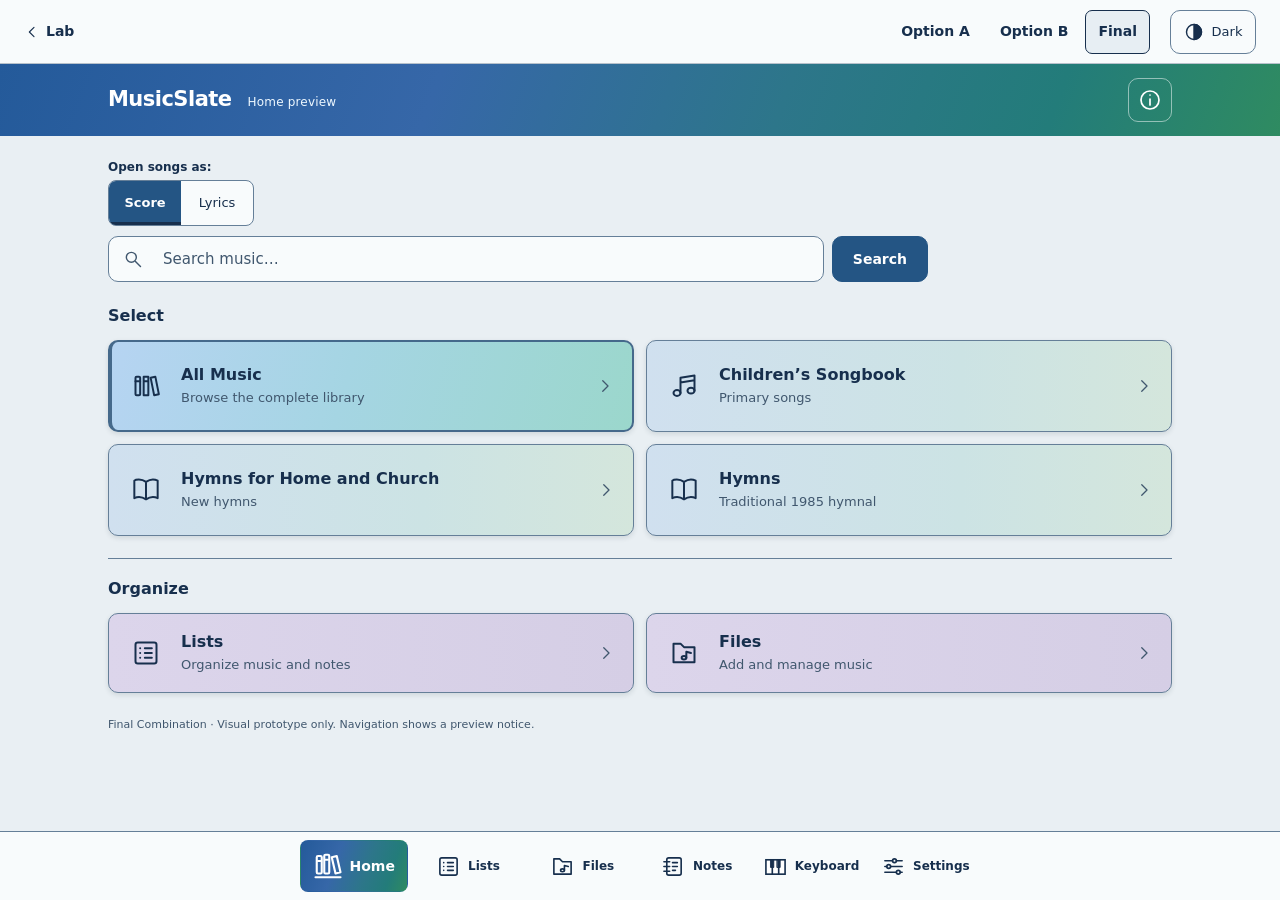
==== commit 4e40b71c: "Name Final Combination MusicSlate and align Hymns preview label" ====
--- a/final-combination.html
+++ b/final-combination.html
@@ -1 +1 @@
-<!doctype html><html lang="en"><head><meta charset="utf-8"><meta name="viewport" content="width=device-width, initial-scale=1, viewport-fit=cover"><meta name="robots" content="noindex,nofollow"><meta http-equiv="Content-Security-Policy" content="default-src 'self'; script-src 'self'; style-src 'self'; img-src 'self' data:; connect-src 'none'; worker-src 'none'; object-src 'none'; base-uri 'none'; form-action 'none'; frame-src 'none'"><title>Final Combination · Title Undecided Design Lab</title><link rel="stylesheet" href="styles.css"><link rel="stylesheet" href="hybrid.css"><script src="preview.js" defer></script><link rel="stylesheet" href="gradients.css"><link rel="stylesheet" href="final-combination.css"></head><body class="design-hybrid gradient-study final-combination"><a class="skip-link" href="#main">Skip to content</a><div class="lab-bar"><a class="lab-home" href="index.html"><svg class="icon " viewBox="0 0 24 24" aria-hidden="true" focusable="false"><path d="m9 5 7 7-7 7"/></svg><span>Lab</span></a><nav class="design-nav" aria-label="Gradient comparison"><a href="gradients-a.html">Option A</a><a href="gradients-b.html">Option B</a><a href="final-combination.html" aria-current="page">Final</a></nav><button class="theme-toggle" type="button" aria-label="Switch preview to Dark mode" aria-pressed="false"><svg class="icon " viewBox="0 0 24 24" aria-hidden="true" focusable="false"><circle cx="12" cy="12" r="9"/><path d="M12 3v18a9 9 0 0 0 0-18" fill="currentColor"/></svg><span>Dark</span></button></div><header class="app-header"><div class="header-inner"><div class="header-identity"><span class="app-name">Title Undecided</span><span class="preview-tag">Home preview</span></div><button class="info-button" data-preview="Information and help" aria-label="Information and help"><svg class="icon " viewBox="0 0 24 24" aria-hidden="true" focusable="false"><circle cx="12" cy="12" r="9"/><path d="M12 11v6M12 7h.01"/></svg></button></div></header><main id="main"><div class="hybrid-tools"><fieldset class="opening-choice"><legend>Open songs as:</legend><div><label><input type="radio" name="song-view" value="score" checked><span>Score</span></label><label><input type="radio" name="song-view" value="lyrics"><span>Lyrics</span></label></div><small>Preview selection only · not saved</small></fieldset></div><div class="intro"><form class="music-search" role="search"><label class="sr-only" for="search">Search music</label><div><svg class="icon " viewBox="0 0 24 24" aria-hidden="true" focusable="false"><circle cx="10" cy="10" r="6"/><path d="m15 15 6 6"/></svg><input id="search" type="search" placeholder="Search music…" autocomplete="off"></div><button type="submit">Search</button></form></div><div class="workspace-sections"><section class="music-section" aria-labelledby="music-heading"><div class="section-heading"><h2 id="music-heading">Select</h2></div><nav class="music-destinations" aria-label="Music collections"><button type="button" class="destination destination-0" data-preview="All Music"><span class="destination-icon"><svg class="icon " viewBox="0 0 24 24" aria-hidden="true" focusable="false"><rect x="3" y="4" width="4" height="16" rx="1"/><path d="M3 8h4M10 4h4v16h-4zM10 8h4M16 5l4-1 3 15-4 1z"/></svg></span><span class="destination-copy"><strong>All Music</strong><small>Browse the complete library</small></span><svg class="icon destination-arrow" viewBox="0 0 24 24" aria-hidden="true" focusable="false"><path d="m9 5 7 7-7 7"/></svg></button><button type="button" class="destination destination-1" data-preview="Children’s Songbook"><span class="destination-icon"><svg class="icon " viewBox="0 0 24 24" aria-hidden="true" focusable="false"><path d="M9 18V5l12-2v13M9 9l12-2"/><ellipse cx="6" cy="18" rx="3" ry="2.5"/><ellipse cx="18" cy="16" rx="3" ry="2.5"/></svg></span><span class="destination-copy"><strong>Children’s Songbook</strong><small>Primary songs</small></span><svg class="icon destination-arrow" viewBox="0 0 24 24" aria-hidden="true" focusable="false"><path d="m9 5 7 7-7 7"/></svg></button><button type="button" class="destination destination-2" data-preview="Hymns for Home and Church"><span class="destination-icon"><svg class="icon " viewBox="0 0 24 24" aria-hidden="true" focusable="false"><path d="M12 5C8 2 3 3 2 4v15c4-2 7-1 10 1 3-2 6-3 10-1V4c-4-2-7-1-10 1v15"/></svg></span><span class="destination-copy"><strong>Hymns for Home and Church</strong><small>New hymns</small></span><svg class="icon destination-arrow" viewBox="0 0 24 24" aria-hidden="true" focusable="false"><path d="m9 5 7 7-7 7"/></svg></button><button type="button" class="destination destination-3" data-preview="Hymns (1985)"><span class="destination-icon"><svg class="icon " viewBox="0 0 24 24" aria-hidden="true" focusable="false"><path d="M12 5C8 2 3 3 2 4v15c4-2 7-1 10 1 3-2 6-3 10-1V4c-4-2-7-1-10 1v15"/></svg></span><span class="destination-copy"><strong>Hymns</strong><small>Traditional 1985 hymnal</small></span><svg class="icon destination-arrow" viewBox="0 0 24 24" aria-hidden="true" focusable="false"><path d="m9 5 7 7-7 7"/></svg></button></nav></section><section class="personal-section" aria-labelledby="personal-heading"><div class="section-heading"><h2 id="personal-heading">Organize</h2></div><nav class="personal-destinations" aria-label="Personal organization"><button type="button" class="destination destination-4" data-preview="Lists"><span class="destination-icon"><svg class="icon " viewBox="0 0 24 24" aria-hidden="true" focusable="false"><rect x="3" y="3" width="18" height="18" rx="2"/><path d="M7 8h.01M11 8h6M7 12h.01M11 12h6M7 16h.01M11 16h6"/></svg></span><span class="destination-copy"><strong>Lists</strong><small>Organize music and notes</small></span><svg class="icon destination-arrow" viewBox="0 0 24 24" aria-hidden="true" focusable="false"><path d="m9 5 7 7-7 7"/></svg></button><button type="button" class="destination destination-5" data-preview="Files"><span class="destination-icon"><svg class="icon " viewBox="0 0 24 24" aria-hidden="true" focusable="false"><path d="M3 7V4h6l3 3h9v13H3z"/><path d="M14 16v-5l4 1"/><ellipse cx="12" cy="16" rx="2" ry="1.5"/></svg></span><span class="destination-copy"><strong>Files</strong><small>Add and manage music</small></span><svg class="icon destination-arrow" viewBox="0 0 24 24" aria-hidden="true" focusable="false"><path d="m9 5 7 7-7 7"/></svg></button></nav></section></div><p class="prototype-note">Final Combination · Visual prototype only. Navigation shows a preview notice.</p></main><footer class="app-footer"><nav aria-label="Home navigation"><button type="button" data-preview="Home" aria-current="page"><svg class="icon original-home-icon" width="24" height="24" viewBox="0 0 24 24" fill="none" stroke="currentColor" stroke-width="1.7" stroke-linecap="round" stroke-linejoin="round" aria-hidden="true" focusable="false"><rect x="3" y="4" width="4" height="14" rx="1"/><rect x="9" y="3" width="4" height="15" rx="1"/><path d="m15 5 4-1 3 13-4 1Z M2 21h20 M4 8h2 M10 7h2"/></svg><span>Home</span></button><button type="button" data-preview="Lists" ><svg class="icon " viewBox="0 0 24 24" aria-hidden="true" focusable="false"><rect x="3" y="3" width="18" height="18" rx="2"/><path d="M7 8h.01M11 8h6M7 12h.01M11 12h6M7 16h.01M11 16h6"/></svg><span>Lists</span></button><button type="button" data-preview="Files" ><svg class="icon " viewBox="0 0 24 24" aria-hidden="true" focusable="false"><path d="M3 7V4h6l3 3h9v13H3z"/><path d="M14 16v-5l4 1"/><ellipse cx="12" cy="16" rx="2" ry="1.5"/></svg><span>Files</span></button><button type="button" data-preview="Notes" ><svg class="icon " viewBox="0 0 24 24" aria-hidden="true" focusable="false"><rect x="5" y="3" width="15" height="18" rx="2"/><path d="M2 7h6M2 12h6M2 17h6M11 8h5M11 12h5M11 16h3"/></svg><span>Notes</span></button><button type="button" data-preview="Keyboard" ><svg class="icon piano-keyboard-icon" viewBox="0 0 24 24" aria-hidden="true" focusable="false"><rect class="white-keys" x="2" y="5" width="20" height="15" stroke-linejoin="miter"/><path d="M8.667 5v15M15.333 5v15"/><path class="black-keys" d="M7.167 5h3v8h-3zM13.833 5h3v8h-3z"/></svg><span>Keyboard</span></button><button type="button" data-preview="Settings" ><svg class="icon " viewBox="0 0 24 24" aria-hidden="true" focusable="false"><path d="M3 6h8M15 6h6M3 12h2M9 12h12M3 18h12M19 18h2"/><circle cx="13" cy="6" r="2"/><circle cx="7" cy="12" r="2"/><circle cx="17" cy="18" r="2"/></svg><span>Settings</span></button></nav></footer><dialog id="preview-dialog" aria-labelledby="preview-title"><div class="dialog-kicker">DESIGN LAB · PROTOTYPE ONLY</div><h2 id="preview-title"></h2><p id="preview-message">This is a Home-screen preview. No music or personal workspace opens, and no data is read or changed.</p><button type="button" id="close-preview" autofocus>Close preview notice</button></dialog></body></html>+<!doctype html><html lang="en"><head><meta charset="utf-8"><meta name="viewport" content="width=device-width, initial-scale=1, viewport-fit=cover"><meta name="robots" content="noindex,nofollow"><meta http-equiv="Content-Security-Policy" content="default-src 'self'; script-src 'self'; style-src 'self'; img-src 'self' data:; connect-src 'none'; worker-src 'none'; object-src 'none'; base-uri 'none'; form-action 'none'; frame-src 'none'"><title>Final Combination · MusicSlate Design Lab</title><link rel="stylesheet" href="styles.css"><link rel="stylesheet" href="hybrid.css"><script src="preview.js" defer></script><link rel="stylesheet" href="gradients.css"><link rel="stylesheet" href="final-combination.css"></head><body class="design-hybrid gradient-study final-combination"><a class="skip-link" href="#main">Skip to content</a><div class="lab-bar"><a class="lab-home" href="index.html"><svg class="icon " viewBox="0 0 24 24" aria-hidden="true" focusable="false"><path d="m9 5 7 7-7 7"/></svg><span>Lab</span></a><nav class="design-nav" aria-label="Gradient comparison"><a href="gradients-a.html">Option A</a><a href="gradients-b.html">Option B</a><a href="final-combination.html" aria-current="page">Final</a></nav><button class="theme-toggle" type="button" aria-label="Switch preview to Dark mode" aria-pressed="false"><svg class="icon " viewBox="0 0 24 24" aria-hidden="true" focusable="false"><circle cx="12" cy="12" r="9"/><path d="M12 3v18a9 9 0 0 0 0-18" fill="currentColor"/></svg><span>Dark</span></button></div><header class="app-header"><div class="header-inner"><div class="header-identity"><span class="app-name">MusicSlate</span><span class="preview-tag">Home preview</span></div><button class="info-button" data-preview="Information and help" aria-label="Information and help"><svg class="icon " viewBox="0 0 24 24" aria-hidden="true" focusable="false"><circle cx="12" cy="12" r="9"/><path d="M12 11v6M12 7h.01"/></svg></button></div></header><main id="main"><div class="hybrid-tools"><fieldset class="opening-choice"><legend>Open songs as:</legend><div><label><input type="radio" name="song-view" value="score" checked><span>Score</span></label><label><input type="radio" name="song-view" value="lyrics"><span>Lyrics</span></label></div><small>Preview selection only · not saved</small></fieldset></div><div class="intro"><form class="music-search" role="search"><label class="sr-only" for="search">Search music</label><div><svg class="icon " viewBox="0 0 24 24" aria-hidden="true" focusable="false"><circle cx="10" cy="10" r="6"/><path d="m15 15 6 6"/></svg><input id="search" type="search" placeholder="Search music…" autocomplete="off"></div><button type="submit">Search</button></form></div><div class="workspace-sections"><section class="music-section" aria-labelledby="music-heading"><div class="section-heading"><h2 id="music-heading">Select</h2></div><nav class="music-destinations" aria-label="Music collections"><button type="button" class="destination destination-0" data-preview="All Music"><span class="destination-icon"><svg class="icon " viewBox="0 0 24 24" aria-hidden="true" focusable="false"><rect x="3" y="4" width="4" height="16" rx="1"/><path d="M3 8h4M10 4h4v16h-4zM10 8h4M16 5l4-1 3 15-4 1z"/></svg></span><span class="destination-copy"><strong>All Music</strong><small>Browse the complete library</small></span><svg class="icon destination-arrow" viewBox="0 0 24 24" aria-hidden="true" focusable="false"><path d="m9 5 7 7-7 7"/></svg></button><button type="button" class="destination destination-1" data-preview="Children’s Songbook"><span class="destination-icon"><svg class="icon " viewBox="0 0 24 24" aria-hidden="true" focusable="false"><path d="M9 18V5l12-2v13M9 9l12-2"/><ellipse cx="6" cy="18" rx="3" ry="2.5"/><ellipse cx="18" cy="16" rx="3" ry="2.5"/></svg></span><span class="destination-copy"><strong>Children’s Songbook</strong><small>Primary songs</small></span><svg class="icon destination-arrow" viewBox="0 0 24 24" aria-hidden="true" focusable="false"><path d="m9 5 7 7-7 7"/></svg></button><button type="button" class="destination destination-2" data-preview="Hymns for Home and Church"><span class="destination-icon"><svg class="icon " viewBox="0 0 24 24" aria-hidden="true" focusable="false"><path d="M12 5C8 2 3 3 2 4v15c4-2 7-1 10 1 3-2 6-3 10-1V4c-4-2-7-1-10 1v15"/></svg></span><span class="destination-copy"><strong>Hymns for Home and Church</strong><small>New hymns</small></span><svg class="icon destination-arrow" viewBox="0 0 24 24" aria-hidden="true" focusable="false"><path d="m9 5 7 7-7 7"/></svg></button><button type="button" class="destination destination-3" data-preview="Hymns"><span class="destination-icon"><svg class="icon " viewBox="0 0 24 24" aria-hidden="true" focusable="false"><path d="M12 5C8 2 3 3 2 4v15c4-2 7-1 10 1 3-2 6-3 10-1V4c-4-2-7-1-10 1v15"/></svg></span><span class="destination-copy"><strong>Hymns</strong><small>Traditional 1985 hymnal</small></span><svg class="icon destination-arrow" viewBox="0 0 24 24" aria-hidden="true" focusable="false"><path d="m9 5 7 7-7 7"/></svg></button></nav></section><section class="personal-section" aria-labelledby="personal-heading"><div class="section-heading"><h2 id="personal-heading">Organize</h2></div><nav class="personal-destinations" aria-label="Personal organization"><button type="button" class="destination destination-4" data-preview="Lists"><span class="destination-icon"><svg class="icon " viewBox="0 0 24 24" aria-hidden="true" focusable="false"><rect x="3" y="3" width="18" height="18" rx="2"/><path d="M7 8h.01M11 8h6M7 12h.01M11 12h6M7 16h.01M11 16h6"/></svg></span><span class="destination-copy"><strong>Lists</strong><small>Organize music and notes</small></span><svg class="icon destination-arrow" viewBox="0 0 24 24" aria-hidden="true" focusable="false"><path d="m9 5 7 7-7 7"/></svg></button><button type="button" class="destination destination-5" data-preview="Files"><span class="destination-icon"><svg class="icon " viewBox="0 0 24 24" aria-hidden="true" focusable="false"><path d="M3 7V4h6l3 3h9v13H3z"/><path d="M14 16v-5l4 1"/><ellipse cx="12" cy="16" rx="2" ry="1.5"/></svg></span><span class="destination-copy"><strong>Files</strong><small>Add and manage music</small></span><svg class="icon destination-arrow" viewBox="0 0 24 24" aria-hidden="true" focusable="false"><path d="m9 5 7 7-7 7"/></svg></button></nav></section></div><p class="prototype-note">Final Combination · Visual prototype only. Navigation shows a preview notice.</p></main><footer class="app-footer"><nav aria-label="Home navigation"><button type="button" data-preview="Home" aria-current="page"><svg class="icon original-home-icon" width="24" height="24" viewBox="0 0 24 24" fill="none" stroke="currentColor" stroke-width="1.7" stroke-linecap="round" stroke-linejoin="round" aria-hidden="true" focusable="false"><rect x="3" y="4" width="4" height="14" rx="1"/><rect x="9" y="3" width="4" height="15" rx="1"/><path d="m15 5 4-1 3 13-4 1Z M2 21h20 M4 8h2 M10 7h2"/></svg><span>Home</span></button><button type="button" data-preview="Lists" ><svg class="icon " viewBox="0 0 24 24" aria-hidden="true" focusable="false"><rect x="3" y="3" width="18" height="18" rx="2"/><path d="M7 8h.01M11 8h6M7 12h.01M11 12h6M7 16h.01M11 16h6"/></svg><span>Lists</span></button><button type="button" data-preview="Files" ><svg class="icon " viewBox="0 0 24 24" aria-hidden="true" focusable="false"><path d="M3 7V4h6l3 3h9v13H3z"/><path d="M14 16v-5l4 1"/><ellipse cx="12" cy="16" rx="2" ry="1.5"/></svg><span>Files</span></button><button type="button" data-preview="Notes" ><svg class="icon " viewBox="0 0 24 24" aria-hidden="true" focusable="false"><rect x="5" y="3" width="15" height="18" rx="2"/><path d="M2 7h6M2 12h6M2 17h6M11 8h5M11 12h5M11 16h3"/></svg><span>Notes</span></button><button type="button" data-preview="Keyboard" ><svg class="icon piano-keyboard-icon" viewBox="0 0 24 24" aria-hidden="true" focusable="false"><rect class="white-keys" x="2" y="5" width="20" height="15" stroke-linejoin="miter"/><path d="M8.667 5v15M15.333 5v15"/><path class="black-keys" d="M7.167 5h3v8h-3zM13.833 5h3v8h-3z"/></svg><span>Keyboard</span></button><button type="button" data-preview="Settings" ><svg class="icon " viewBox="0 0 24 24" aria-hidden="true" focusable="false"><path d="M3 6h8M15 6h6M3 12h2M9 12h12M3 18h12M19 18h2"/><circle cx="13" cy="6" r="2"/><circle cx="7" cy="12" r="2"/><circle cx="17" cy="18" r="2"/></svg><span>Settings</span></button></nav></footer><dialog id="preview-dialog" aria-labelledby="preview-title"><div class="dialog-kicker">DESIGN LAB · PROTOTYPE ONLY</div><h2 id="preview-title"></h2><p id="preview-message">This is a Home-screen preview. No music or personal workspace opens, and no data is read or changed.</p><button type="button" id="close-preview" autofocus>Close preview notice</button></dialog></body></html>
